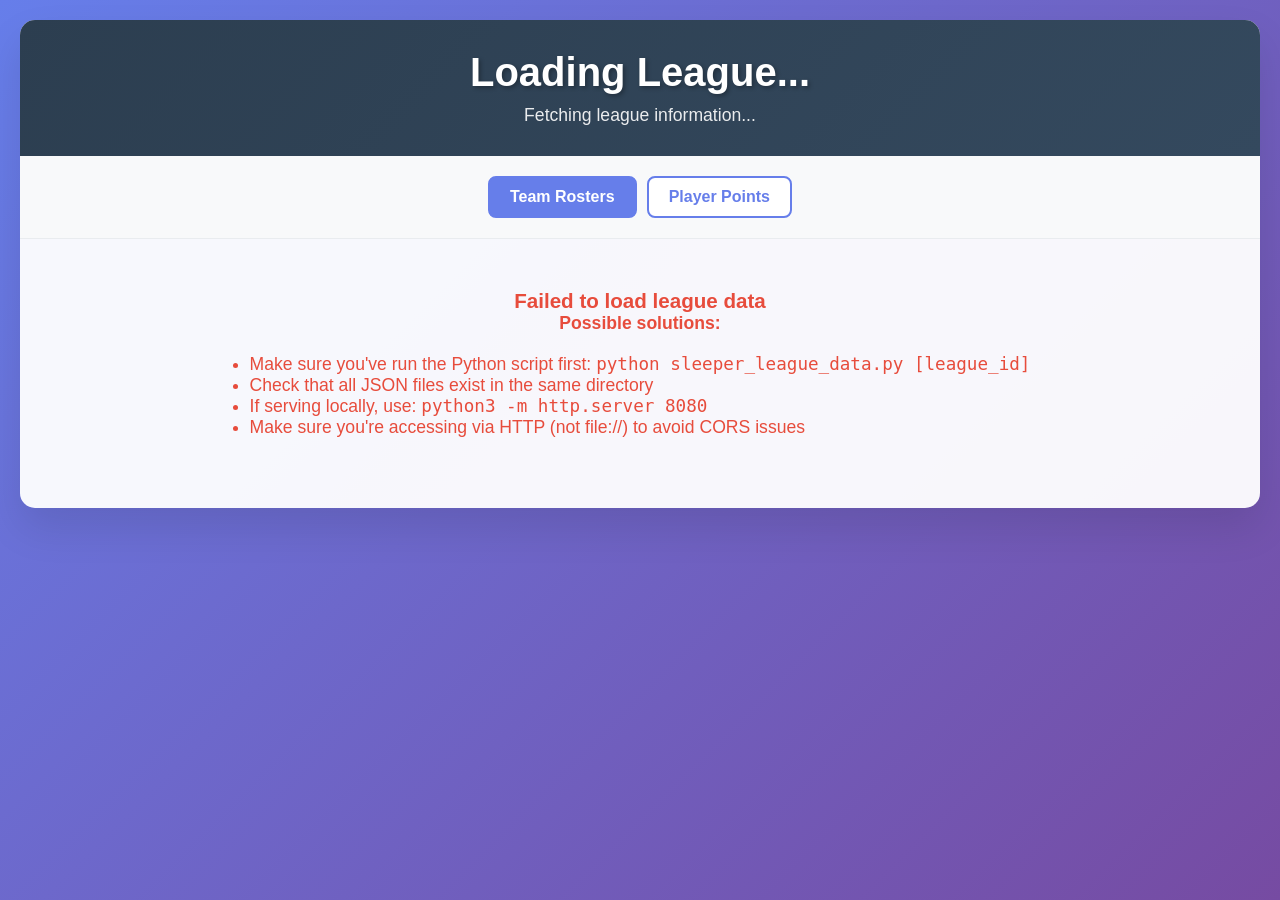
==== index.html @ e3261ced "made index more fun" ====
<!DOCTYPE html>
<html lang="en">
<head>
    <meta charset="UTF-8">
    <meta name="viewport" content="width=device-width, initial-scale=1.0">
    <title>Your Least Important League - Teams & Rosters</title>
    <style>
        * {
            margin: 0;
            padding: 0;
            box-sizing: border-box;
        }

        body {
            font-family: 'Segoe UI', Tahoma, Geneva, Verdana, sans-serif;
            background: linear-gradient(135deg, #667eea 0%, #764ba2 100%);
            min-height: 100vh;
            padding: 20px;
        }

        .container {
            max-width: 1400px;
            margin: 0 auto;
            background: rgba(255, 255, 255, 0.95);
            border-radius: 15px;
            box-shadow: 0 20px 40px rgba(0, 0, 0, 0.1);
            overflow: hidden;
        }

        .header {
            background: linear-gradient(135deg, #2c3e50 0%, #34495e 100%);
            color: white;
            padding: 30px;
            text-align: center;
        }

        .header h1 {
            font-size: 2.5rem;
            margin-bottom: 10px;
            text-shadow: 2px 2px 4px rgba(0, 0, 0, 0.3);
        }

        .header p {
            font-size: 1.1rem;
            opacity: 0.9;
        }

        .navigation {
            background: #f8f9fa;
            padding: 20px 30px;
            border-bottom: 1px solid #e9ecef;
            display: flex;
            justify-content: center;
        }

        .nav-buttons {
            display: flex;
            gap: 10px;
        }

        .nav-button {
            padding: 10px 20px;
            border: 2px solid #667eea;
            background: white;
            color: #667eea;
            border-radius: 8px;
            cursor: pointer;
            font-weight: 600;
            font-size: 16px;
            transition: all 0.3s;
        }

        .nav-button.active {
            background: #667eea;
            color: white;
        }

        .nav-button:hover {
            background: #667eea;
            color: white;
        }

        .loading {
            text-align: center;
            padding: 50px;
            font-size: 1.2rem;
            color: #666;
        }

        .teams-grid {
            display: grid;
            grid-template-columns: repeat(auto-fit, minmax(350px, 1fr));
            gap: 20px;
            padding: 30px;
        }

        .team-card {
            background: white;
            border-radius: 12px;
            box-shadow: 0 8px 25px rgba(0, 0, 0, 0.1);
            overflow: hidden;
            transition: transform 0.3s ease, box-shadow 0.3s ease;
        }

        .team-card:hover {
            transform: translateY(-5px);
            box-shadow: 0 15px 35px rgba(0, 0, 0, 0.15);
        }

        .team-header {
            background: linear-gradient(135deg, #3498db 0%, #2980b9 100%);
            color: white;
            padding: 20px;
            text-align: center;
            display: flex;
            justify-content: space-between;
            align-items: center;
            position: relative;
        }

        .team-name {
            font-size: 1.3rem;
            font-weight: bold;
            margin-bottom: 8px;
        }

        .team-record {
            font-size: 0.9rem;
            opacity: 0.9;
        }

        .display-name {
            font-size: 0.8rem;
            opacity: 0.7;
            margin-bottom: 5px;
        }

        .team-info {
            text-align: center;
            flex: 1;
        }

        .points-box {
            background: rgba(255, 255, 255, 0.2);
            border: 2px solid rgba(255, 255, 255, 0.3);
            border-radius: 8px;
            padding: 10px 15px;
            text-align: center;
            min-width: 80px;
        }

        .points-label {
            font-size: 0.7rem;
            opacity: 0.8;
            margin-bottom: 2px;
        }

        .points-value {
            font-size: 1.1rem;
            font-weight: bold;
        }

        .position-trophy {
            position: absolute;
            left: -15px;
            top: 50%;
            transform: translateY(-50%);
            background: rgba(255, 255, 255, 0.9);
            border: 2px solid rgba(255, 255, 255, 0.3);
            border-radius: 50%;
            width: 50px;
            height: 50px;
            display: flex;
            align-items: center;
            justify-content: center;
            font-size: 1.5rem;
            box-shadow: 0 4px 8px rgba(0, 0, 0, 0.2);
        }

        .team-stats {
            background: #f8f9fa;
            padding: 15px 20px;
            border-bottom: 1px solid #e9ecef;
        }

        .stats-row {
            display: flex;
            justify-content: space-between;
            margin-bottom: 5px;
            font-size: 0.9rem;
        }

        .stats-label {
            color: #666;
        }

        .stats-value {
            font-weight: bold;
            color: #2c3e50;
        }

        .roster-section {
            padding: 20px;
        }

        .roster-title {
            font-size: 1.1rem;
            font-weight: bold;
            margin-bottom: 15px;
            color: #2c3e50;
            border-bottom: 2px solid #3498db;
            padding-bottom: 5px;
        }

        .starters, .bench, .scrubs {
            margin-bottom: 20px;
        }

        .section-label {
            font-size: 0.9rem;
            font-weight: bold;
            color: #7f8c8d;
            margin-bottom: 8px;
            text-transform: uppercase;
            letter-spacing: 0.5px;
        }

        .player-list {
            display: flex;
            flex-direction: column;
            gap: 6px;
        }

        .player {
            background: #f8f9fa;
            padding: 8px 12px;
            border-radius: 6px;
            border-left: 3px solid #3498db;
            font-size: 0.9rem;
            transition: background-color 0.2s ease;
            display: flex;
            justify-content: space-between;
            align-items: center;
        }

        .player:hover {
            background: #e9ecef;
        }

        .player.starter {
            border-left-color: #27ae60;
            background: #d5f4e6;
        }

        .player.starter:hover {
            background: #c3f0d9;
        }

        .scrubs .section-label {
            color: #95a5a6;
            opacity: 0.8;
        }

        .scrubs .player {
            background: #f8f9fa;
            border-left-color: #bdc3c7;
            opacity: 0.7;
        }

        .scrubs .player:hover {
            background: #e9ecef;
            opacity: 0.9;
        }

        .position-badge {
            display: inline-block;
            padding: 2px 6px;
            border-radius: 4px;
            font-size: 0.7rem;
            font-weight: bold;
            color: white;
            margin-right: 8px;
            min-width: 24px;
            text-align: center;
            text-shadow: 0 1px 1px rgba(0, 0, 0, 0.3);
        }

        .position-badge.QB {
            background-color: #e74c3c;
        }

        .position-badge.RB {
            background-color: #87ceeb;
            color: #2c3e50;
            text-shadow: none;
        }

        .position-badge.WR {
            background-color: #2980b9;
        }

        .position-badge.TE {
            background-color: #f39c12;
        }

        .position-badge.FLEX {
            background: linear-gradient(135deg, #2980b9 0%, #87ceeb 50%, #f39c12 100%);
        }

        .player-name {
            font-weight: 600;
            color: #2c3e50;
        }

        .player-position {
            color: #7f8c8d;
            font-size: 0.8rem;
            margin-left: 8px;
        }

        .player-points {
            color: #2c3e50;
            font-weight: bold;
            font-size: 0.85rem;
            margin-left: auto;
        }

        .player-info {
            display: flex;
            align-items: center;
            flex: 1;
        }

        .error {
            text-align: center;
            padding: 50px;
            color: #e74c3c;
            font-size: 1.1rem;
        }

        @media (max-width: 768px) {
            .teams-grid {
                grid-template-columns: 1fr;
                padding: 15px;
            }
            
            .header h1 {
                font-size: 2rem;
            }

            .navigation {
                padding: 15px;
            }

            .nav-buttons {
                flex-direction: column;
                width: 100%;
            }

            .nav-button {
                width: 100%;
                text-align: center;
            }
        }
    </style>
</head>
<body>
    <div class="container">
        <div class="header">
            <h1 id="league-name">Loading League...</h1>
            <p id="league-info">Fetching league information...</p>
        </div>

        <div class="navigation">
            <div class="nav-buttons">
                <button class="nav-button active">Team Rosters</button>
                <button class="nav-button" onclick="window.location.href='sleeper_web_interface.html'">Player Points</button>
            </div>
        </div>
        
        <div id="loading" class="loading">
            <p>Loading teams and rosters...</p>
        </div>
        
        <div id="teams-container" class="teams-grid" style="display: none;"></div>
        
        <div id="error" class="error" style="display: none;">
            <p>Error loading league data. Please make sure you've run the Python script first and all JSON files are in the same directory.</p>
        </div>
    </div>

    <script>
        class LeagueViewer {
            constructor() {
                this.players = {};
                this.leagueInfo = {};
                this.users = [];
                this.rosters = [];
                this.playerPoints = {};
            }

            async loadData() {
                try {
                    // Load all required data from local JSON files
                    const [playersResponse, leagueResponse, usersResponse, rostersResponse, webDataResponse] = await Promise.all([
                        fetch('nfl_players.json'),
                        fetch('league_1264686617134628864_info.json'),
                        fetch('league_1264686617134628864_users.json'),
                        fetch('league_1264686617134628864_rosters.json'),
                        fetch('web_interface_data.json')
                    ]);

                    if (!playersResponse.ok || !leagueResponse.ok || !usersResponse.ok || !rostersResponse.ok || !webDataResponse.ok) {
                        throw new Error('Failed to load local JSON files');
                    }

                    this.players = await playersResponse.json();
                    this.leagueInfo = await leagueResponse.json();
                    this.users = await usersResponse.json();
                    this.rosters = await rostersResponse.json();
                    const webData = await webDataResponse.json();
                    
                    this.calculatePlayerPoints(webData);
                    this.displayLeague();
                } catch (error) {
                    console.error('Error loading data:', error);
                    this.showError();
                }
            }

            getPlayerName(playerId) {
                if (!playerId) return 'Unknown Player';
                
                const player = this.players[playerId];
                if (player) {
                    const position = player.position || '';
                    const team = player.team || '';
                    return {
                        name: `${player.first_name || ''} ${player.last_name || ''}`.trim() || 'Unknown Player',
                        position: position,
                        team: team,
                        displayName: `${player.first_name || ''} ${player.last_name || ''}`.trim() || 'Unknown Player'
                    };
                }
                return {
                    name: `Player ${playerId}`,
                    position: '',
                    team: '',
                    displayName: `Player ${playerId}`
                };
            }

            calculatePlayerPoints(webData) {
                this.playerPoints = {};
                this.totalPlayerPoints = {};
                
                // Calculate both starter points and total seasonal points
                if (webData.weeks) {
                    webData.weeks.forEach(week => {
                        week.matchups.forEach(matchup => {
                            // Calculate total seasonal points (including bench)
                            if (matchup.players_points) {
                                Object.entries(matchup.players_points).forEach(([playerId, points]) => {
                                    if (!this.totalPlayerPoints[playerId]) {
                                        this.totalPlayerPoints[playerId] = 0;
                                    }
                                    this.totalPlayerPoints[playerId] += points || 0;
                                });
                            }
                            
                            // Calculate starter-only points
                            if (matchup.starters && matchup.starters_points) {
                                // Only count points when player was actually a starter
                                matchup.starters.forEach((playerId, index) => {
                                    if (!this.playerPoints[playerId]) {
                                        this.playerPoints[playerId] = 0;
                                    }
                                    // Add the points from starters_points array (actual scoring points)
                                    this.playerPoints[playerId] += matchup.starters_points[index] || 0;
                                });
                            }
                        });
                    });
                }
            }

            getUserByOwnerId(ownerId) {
                return this.users.find(user => user.user_id === ownerId);
            }

            displayLeague() {
                // Update header
                document.getElementById('league-name').textContent = this.leagueInfo.name || 'Fantasy League';
                document.getElementById('league-info').textContent = 
                    `${this.leagueInfo.season || ''} Season • ${this.leagueInfo.total_rosters || 0} Teams • Status: ${this.leagueInfo.status || 'Unknown'}`;

                // Hide loading, show teams
                document.getElementById('loading').style.display = 'none';
                document.getElementById('teams-container').style.display = 'grid';

                const container = document.getElementById('teams-container');
                container.innerHTML = '';

                // Sort rosters by total points (highest first)
                const sortedRosters = [...this.rosters].sort((a, b) => {
                    const aPoints = a.settings?.fpts || 0;
                    const bPoints = b.settings?.fpts || 0;
                    return bPoints - aPoints;
                });

                sortedRosters.forEach((roster, index) => {
                    const teamCard = this.createTeamCard(roster, index + 1);
                    container.appendChild(teamCard);
                });
            }

            getOptimalLineup(roster) {
                if (!roster.players) return { starters: [], bench: [], scrubs: [] };
                
                // Get all players with their positions and points
                const playersWithData = roster.players.map(playerId => {
                    const playerInfo = this.getPlayerName(playerId);
                    const points = this.playerPoints[playerId] || 0;
                    return {
                        id: playerId,
                        position: playerInfo.position,
                        points: points,
                        info: playerInfo
                    };
                }).filter(player => player.position); // Only include players with known positions
                
                // Separate players with starter points from scrubs (0 starter points)
                const playersWithStarterPoints = playersWithData.filter(p => p.points > 0);
                const scrubs = playersWithData.filter(p => p.points === 0);
                
                // Sort by points (highest first)
                playersWithStarterPoints.sort((a, b) => b.points - a.points);
                scrubs.sort((a, b) => (this.totalPlayerPoints[b.id] || 0) - (this.totalPlayerPoints[a.id] || 0));
                
                // Separate by position (only players with starter points)
                const qbs = playersWithStarterPoints.filter(p => p.position === 'QB');
                const rbs = playersWithStarterPoints.filter(p => p.position === 'RB');
                const wrs = playersWithStarterPoints.filter(p => p.position === 'WR');
                const tes = playersWithStarterPoints.filter(p => p.position === 'TE');
                
                const starters = [];
                const used = new Set();
                
                // 1 QB (highest scoring)
                if (qbs.length > 0) {
                    starters.push(qbs[0]);
                    used.add(qbs[0].id);
                }
                
                // 2 RBs (highest scoring)
                for (let i = 0; i < Math.min(2, rbs.length); i++) {
                    starters.push(rbs[i]);
                    used.add(rbs[i].id);
                }
                
                // 3 WRs (highest scoring)
                for (let i = 0; i < Math.min(3, wrs.length); i++) {
                    starters.push(wrs[i]);
                    used.add(wrs[i].id);
                }
                
                // 1 TE (highest scoring)
                if (tes.length > 0) {
                    starters.push(tes[0]);
                    used.add(tes[0].id);
                }
                
                // 1 FLEX (next highest WR, RB, or TE not already used)
                const flexCandidates = [...rbs, ...wrs, ...tes].filter(p => !used.has(p.id));
                if (flexCandidates.length > 0) {
                    flexCandidates.sort((a, b) => b.points - a.points);
                    starters.push({ ...flexCandidates[0], isFlex: true });
                    used.add(flexCandidates[0].id);
                }
                
                // Bench is everyone else with starter points
                const bench = playersWithStarterPoints.filter(p => !used.has(p.id));
                
                return { starters, bench, scrubs };
            }

            createTeamCard(roster, position) {
                const user = this.getUserByOwnerId(roster.owner_id);
                const teamName = user?.metadata?.team_name || user?.display_name || 'Unknown Team';
                
                const wins = roster.settings?.wins || 0;
                const losses = roster.settings?.losses || 0;
                const ties = roster.settings?.ties || 0;
                const points = roster.settings?.fpts || 0;
                const pointsAgainst = roster.settings?.fpts_against || 0;

                const card = document.createElement('div');
                card.className = 'team-card';

                // Determine trophy emoji based on position
                let trophyHtml = '';
                if (position === 1) {
                    trophyHtml = '<div class="position-trophy">🥇</div>';
                } else if (position === 2) {
                    trophyHtml = '<div class="position-trophy">🥈</div>';
                } else if (position === 3) {
                    trophyHtml = '<div class="position-trophy">🥉</div>';
                }

                card.innerHTML = `
                    <div class="team-header">
                        ${trophyHtml}
                        <div class="team-info">
                            <div class="team-name">${teamName}</div>
                            <div class="display-name">${user?.display_name || 'Unknown User'}</div>
                        </div>
                        <div class="points-box">
                            <div class="points-label">Points For</div>
                            <div class="points-value">${points}</div>
                        </div>
                    </div>
                    <div class="roster-section">
                        <div class="roster-title">Roster</div>
                        <div class="starters">
                            <div class="section-label">Beasts</div>
                            <div class="player-list" id="starters-${roster.roster_id}"></div>
                        </div>
                        <div class="bench">
                            <div class="section-label">Part Timers</div>
                            <div class="player-list" id="bench-${roster.roster_id}"></div>
                        </div>
                        <div class="scrubs">
                            <div class="section-label">Scrubs</div>
                            <div class="player-list" id="scrubs-${roster.roster_id}"></div>
                        </div>
                    </div>
                `;

                // Get optimal lineup
                const lineup = this.getOptimalLineup(roster);

                // Add starters
                const startersContainer = card.querySelector(`#starters-${roster.roster_id}`);
                if (lineup.starters.length > 0) {
                    lineup.starters.forEach(player => {
                        const playerDiv = this.createPlayerElementFromData(player, true);
                        startersContainer.appendChild(playerDiv);
                    });
                } else {
                    startersContainer.innerHTML = '<div class="player">No starters available</div>';
                }

                // Add bench players
                const benchContainer = card.querySelector(`#bench-${roster.roster_id}`);
                if (lineup.bench.length > 0) {
                    lineup.bench.forEach(player => {
                        const playerDiv = this.createPlayerElementFromData(player, false);
                        benchContainer.appendChild(playerDiv);
                    });
                } else {
                    benchContainer.innerHTML = '<div class="player">No bench players</div>';
                }

                // Add scrubs (players with 0 starter points)
                const scrubsContainer = card.querySelector(`#scrubs-${roster.roster_id}`);
                if (lineup.scrubs.length > 0) {
                    lineup.scrubs.forEach(player => {
                        const playerDiv = this.createPlayerElementFromData(player, false);
                        scrubsContainer.appendChild(playerDiv);
                    });
                } else {
                    scrubsContainer.innerHTML = '<div class="player">No scrubs</div>';
                }

                return card;
            }

            createPlayerElement(playerInfo, isStarter, playerId) {
                const playerDiv = document.createElement('div');
                playerDiv.className = `player ${isStarter ? 'starter' : ''}`;
                
                const position = playerInfo.position || '';
                const teamText = playerInfo.team ? ` - ${playerInfo.team}` : '';
                const starterPoints = this.playerPoints[playerId] || 0;
                const totalPoints = this.totalPlayerPoints[playerId] || 0;
                
                const positionBadge = position ? `<span class="position-badge ${position}">${position}</span>` : '';
                
                playerDiv.innerHTML = `
                    <div class="player-info">
                        ${positionBadge}
                        <span class="player-name">${playerInfo.displayName}</span>
                        <span class="player-position">${teamText}</span>
                    </div>
                    <span class="player-points">${starterPoints.toFixed(1)} <span style="color: #999; font-size: 0.8em;">[${totalPoints.toFixed(1)}]</span></span>
                `;
                
                return playerDiv;
            }

            createPlayerElementFromData(player, isStarter) {
                const playerDiv = document.createElement('div');
                playerDiv.className = `player ${isStarter ? 'starter' : ''}`;
                
                const position = player.isFlex ? 'FLEX' : player.position;
                const teamText = player.info.team ? ` - ${player.info.team}` : '';
                const totalPoints = this.totalPlayerPoints[player.id] || 0;
                
                const positionBadge = position ? `<span class="position-badge ${position}">${position}</span>` : '';
                
                playerDiv.innerHTML = `
                    <div class="player-info">
                        ${positionBadge}
                        <span class="player-name">${player.info.displayName}</span>
                        <span class="player-position">${teamText}</span>
                    </div>
                    <span class="player-points">${player.points.toFixed(1)} <span style="color: #999; font-size: 0.8em;">[${totalPoints.toFixed(1)}]</span></span>
                `;
                
                return playerDiv;
            }

            showError() {
                document.getElementById('loading').style.display = 'none';
                const errorDiv = document.getElementById('error');
                errorDiv.innerHTML = `
                    <h3>Failed to load league data</h3>
                    <p><strong>Possible solutions:</strong></p>
                    <ul style="text-align: left; display: inline-block; margin: 20px 0;">
                        <li>Make sure you've run the Python script first: <code>python sleeper_league_data.py [league_id]</code></li>
                        <li>Check that all JSON files exist in the same directory</li>
                        <li>If serving locally, use: <code>python3 -m http.server 8080</code></li>
                        <li>Make sure you're accessing via HTTP (not file://) to avoid CORS issues</li>
                    </ul>
                `;
                errorDiv.style.display = 'block';
            }
        }

        // Initialize the league viewer when the page loads
        document.addEventListener('DOMContentLoaded', () => {
            const viewer = new LeagueViewer();
            viewer.loadData();
        });
    </script>
</body>
</html>
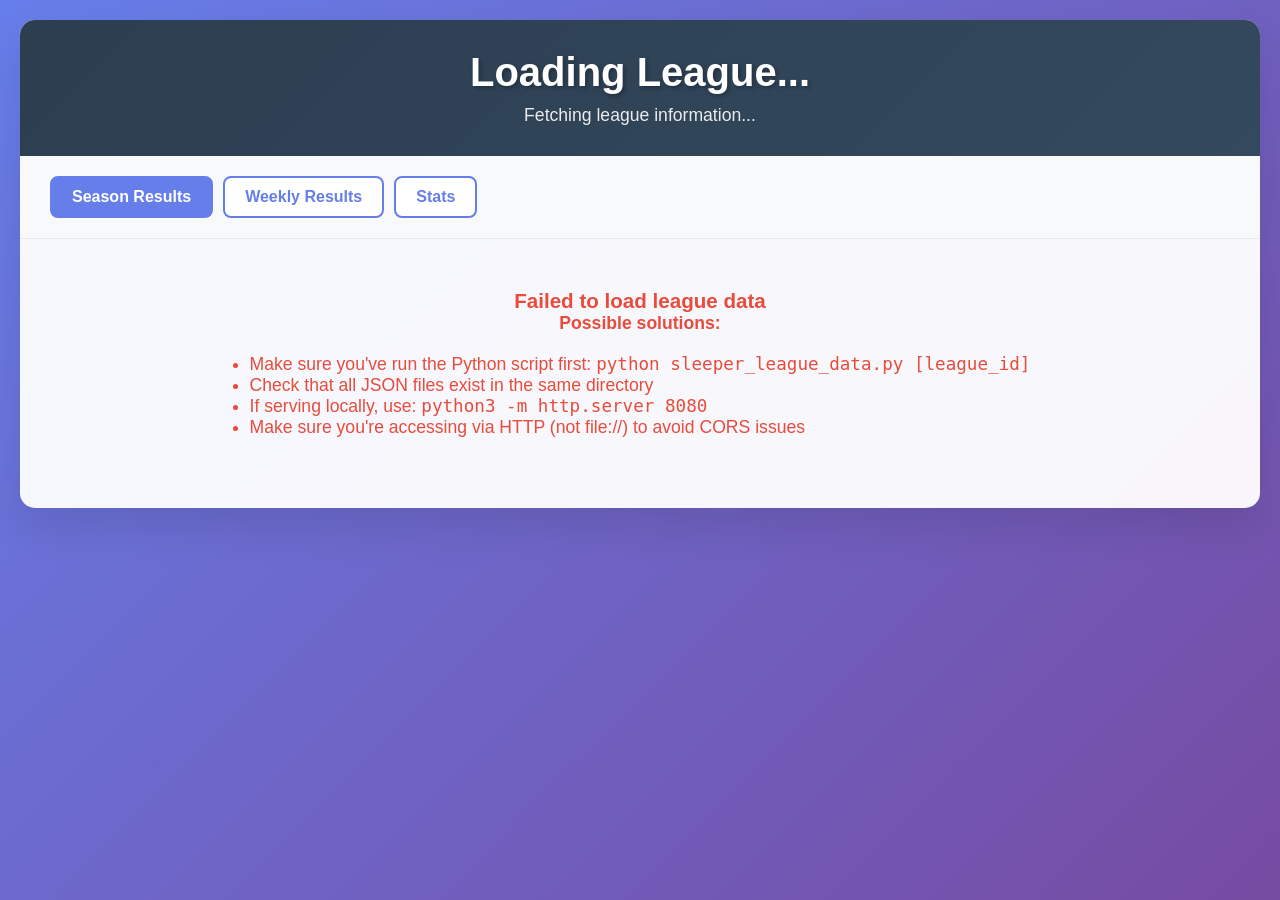
==== commit 33b35bca: "added charts" ====
--- a/index.html
+++ b/index.html
@@ -50,7 +50,7 @@
             padding: 20px 30px;
             border-bottom: 1px solid #e9ecef;
             display: flex;
-            justify-content: center;
+            justify-content: flex-start;
         }
 
         .nav-buttons {
@@ -350,6 +350,9 @@
 
             .navigation {
                 padding: 15px;
+                flex-direction: column;
+                align-items: flex-start;
+                gap: 15px;
             }
 
             .nav-buttons {
@@ -373,8 +376,9 @@
 
         <div class="navigation">
             <div class="nav-buttons">
-                <button class="nav-button active">Team Rosters</button>
-                <button class="nav-button" onclick="window.location.href='sleeper_web_interface.html'">Player Points</button>
+                <button class="nav-button active">Season Results</button>
+                <button class="nav-button" onclick="window.location.href='weekly.html'">Weekly Results</button>
+                <button class="nav-button" onclick="window.location.href='stats.html'">Stats</button>
             </div>
         </div>
         
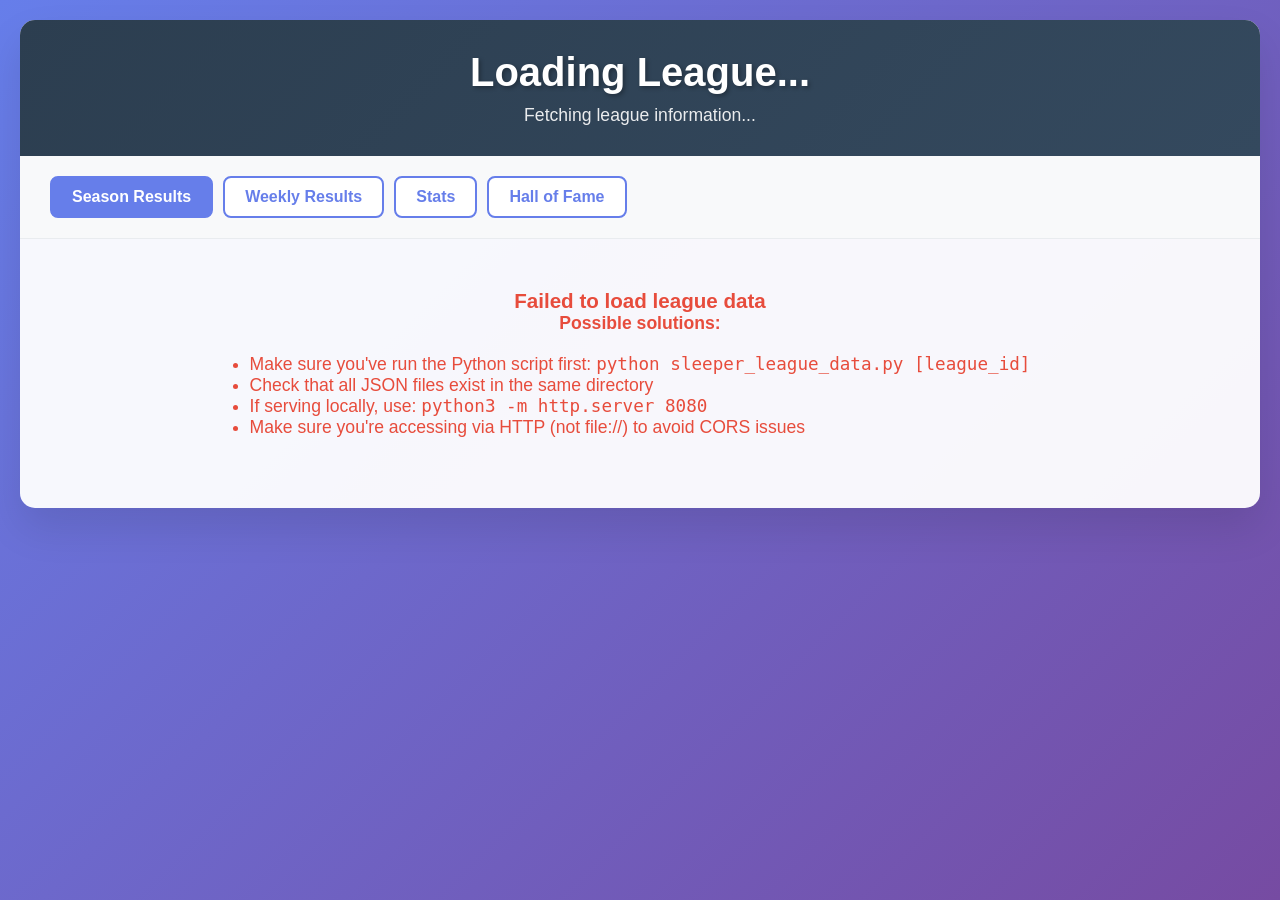
==== commit 0b229ac6: "added hall of fame" ====
--- a/index.html
+++ b/index.html
@@ -379,6 +379,7 @@
                 <button class="nav-button active">Season Results</button>
                 <button class="nav-button" onclick="window.location.href='weekly.html'">Weekly Results</button>
                 <button class="nav-button" onclick="window.location.href='stats.html'">Stats</button>
+                <button class="nav-button" onclick="window.location.href='hall-of-fame.html'">Hall of Fame</button>
             </div>
         </div>
         
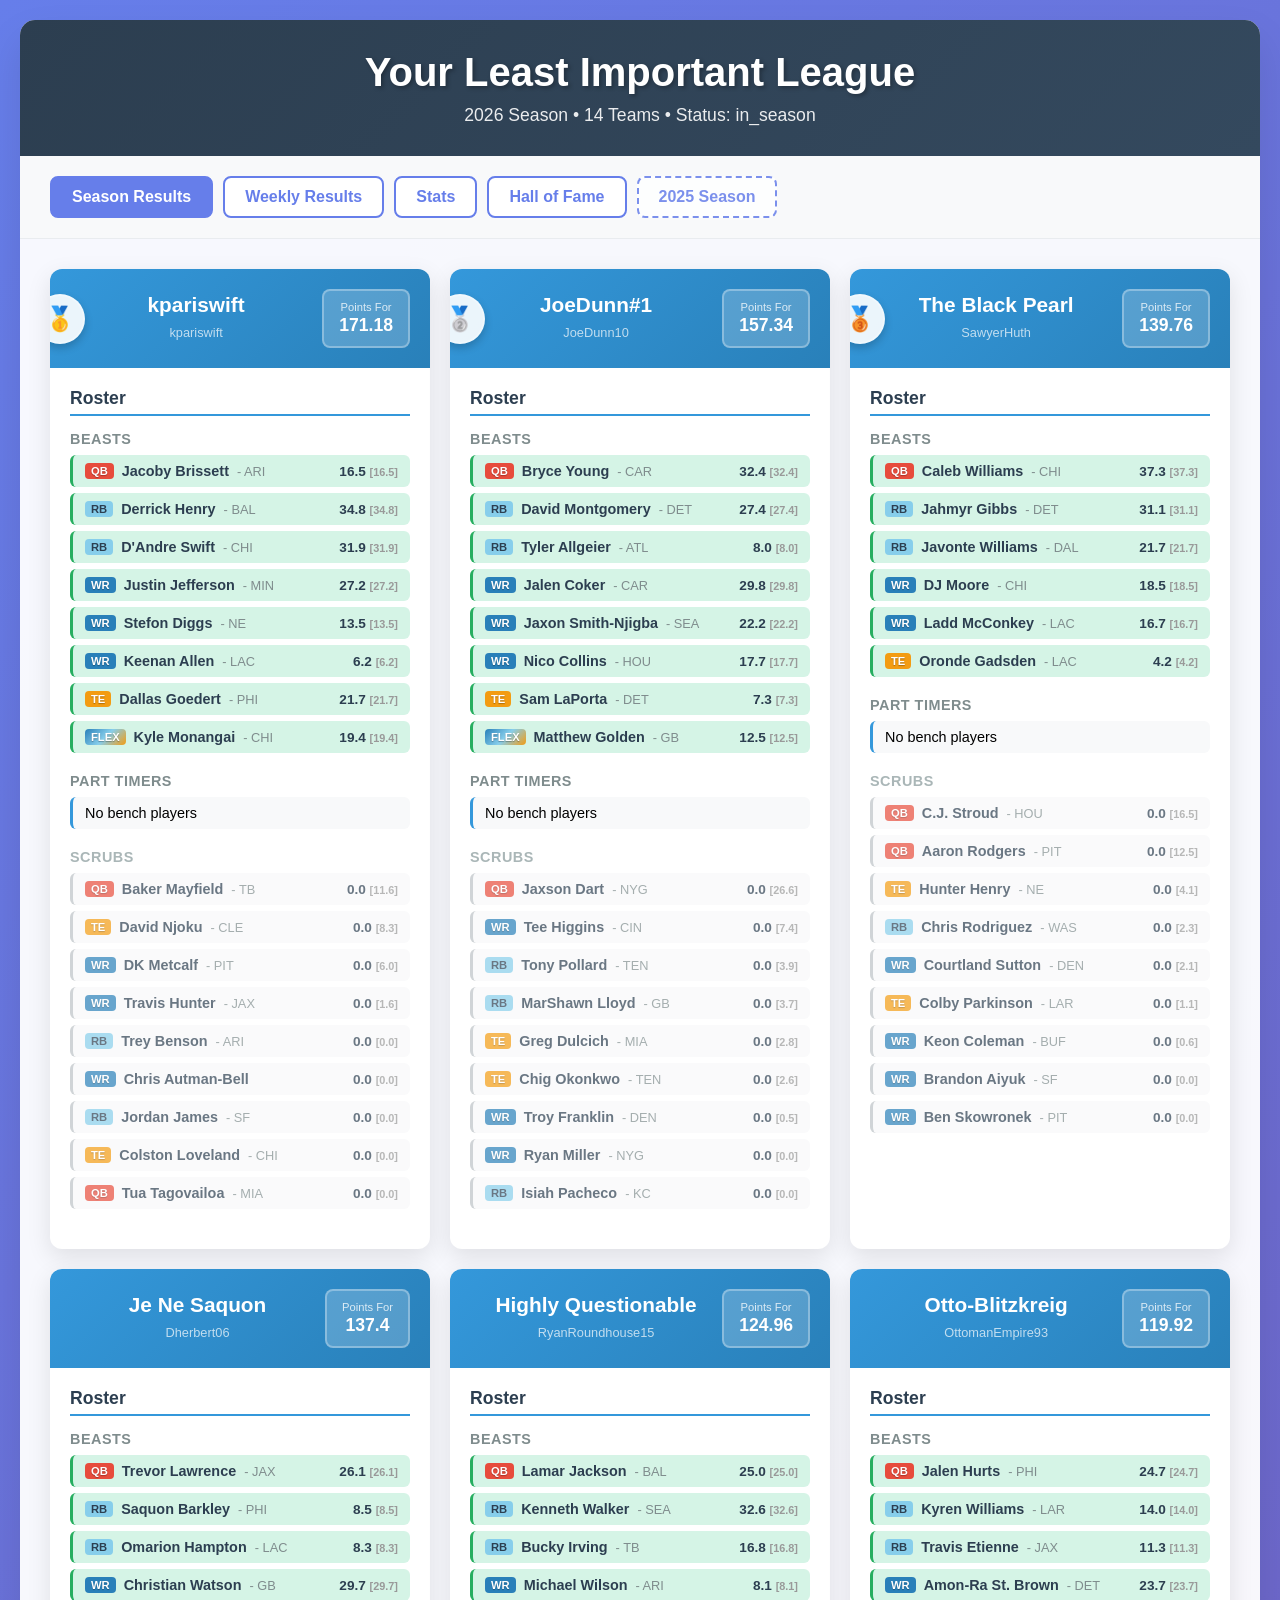
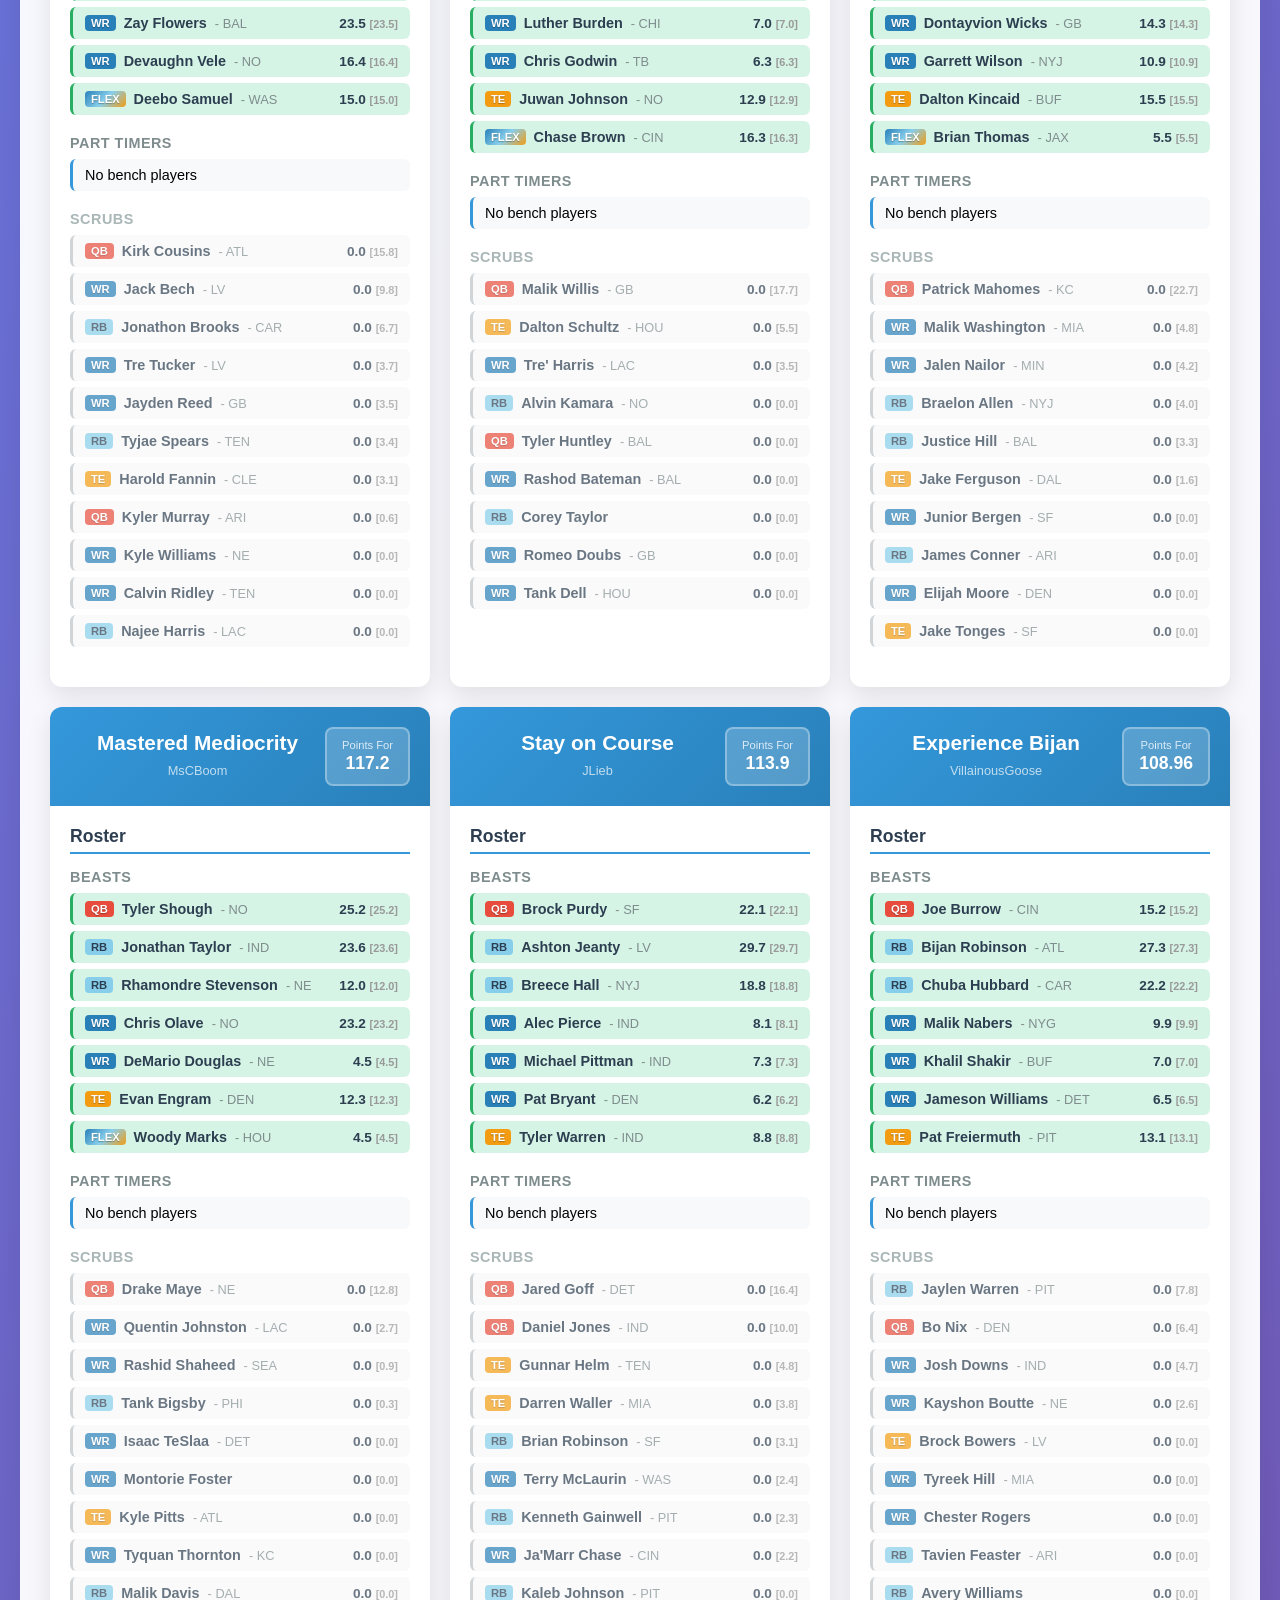
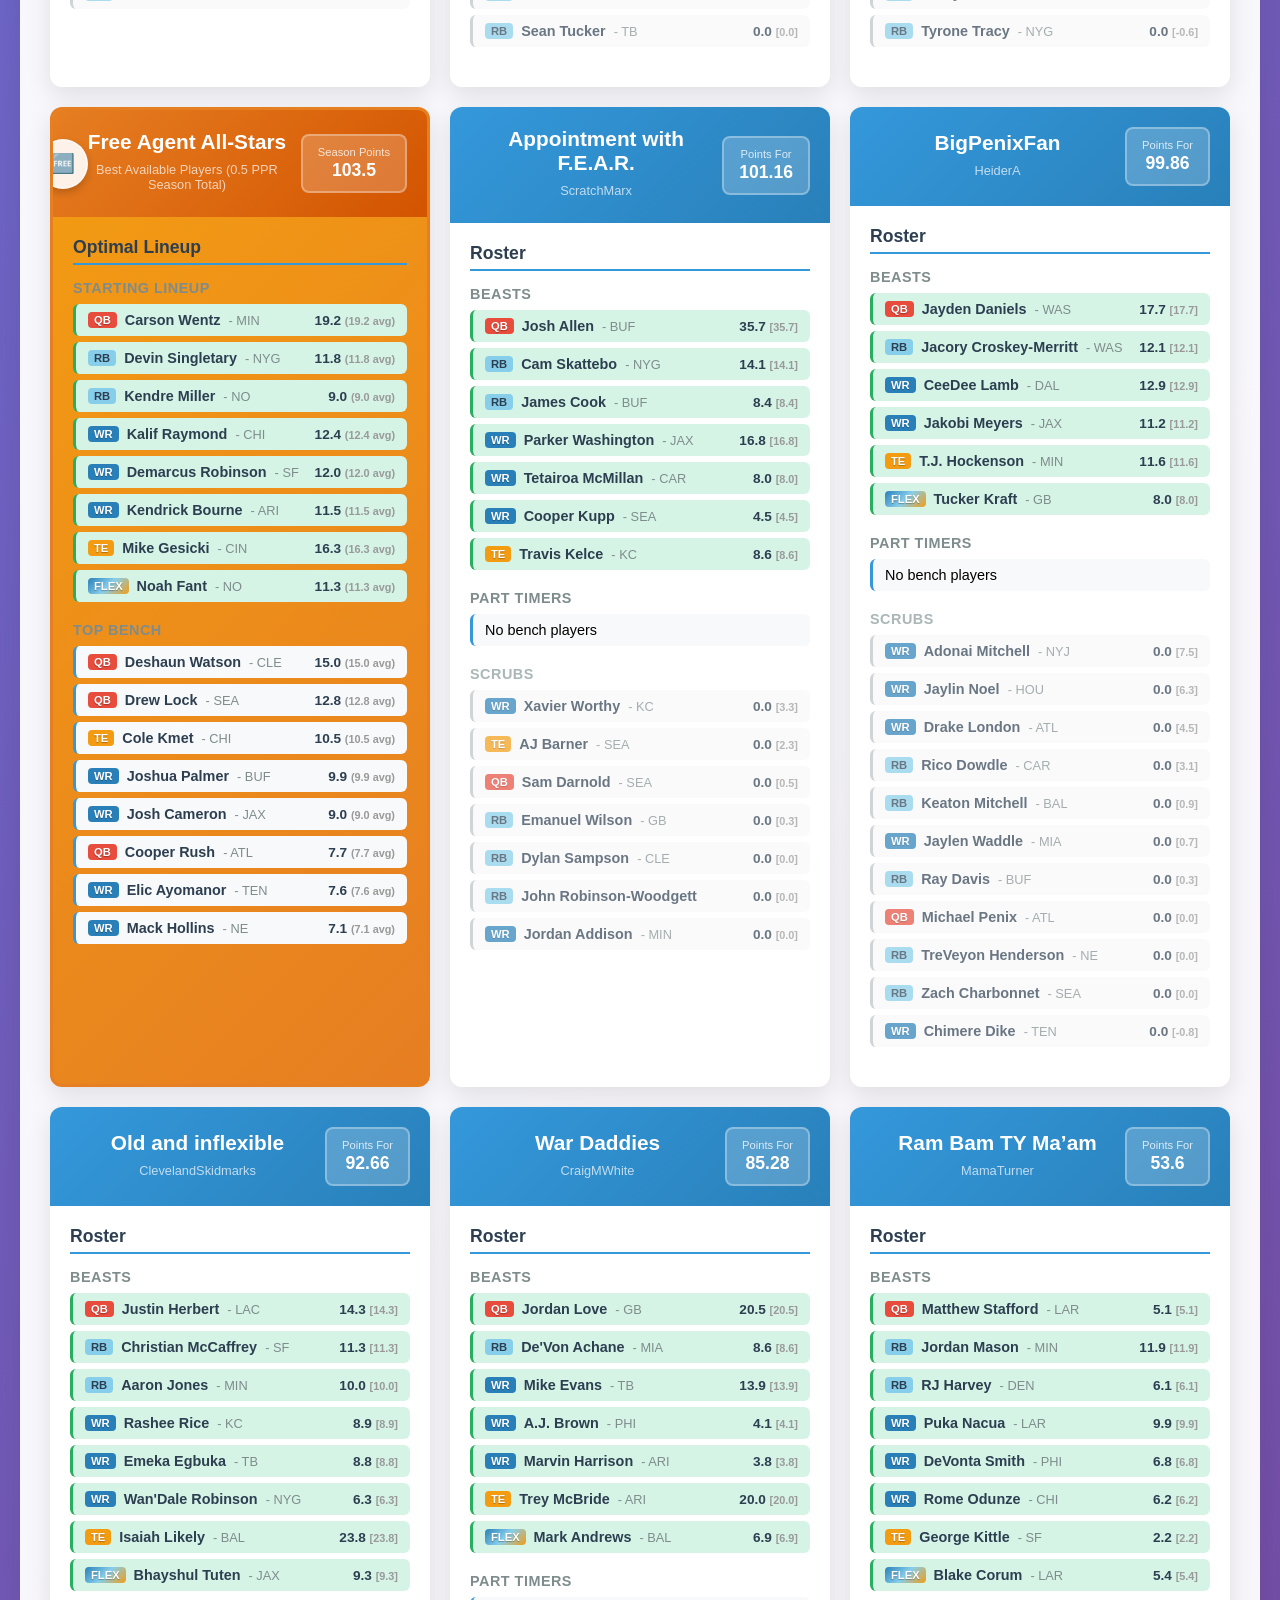
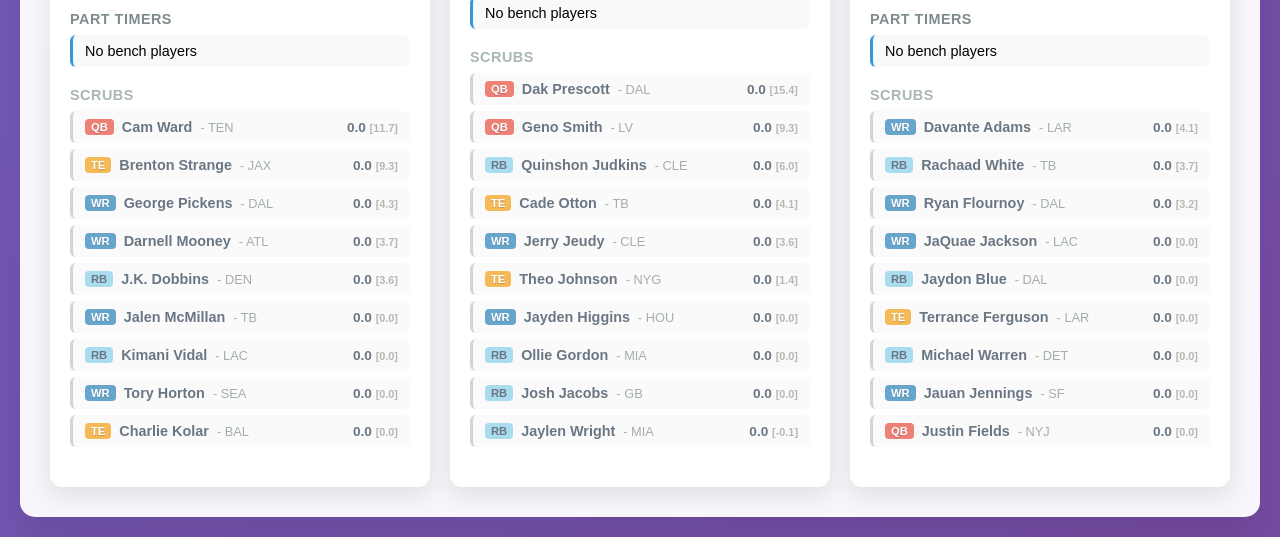
==== commit 78229fec: "Refresh 2026 week 1 data; show decimal part of season point totals Points For was 0 because the rost" ====
--- a/index.html
+++ b/index.html
@@ -272,6 +272,21 @@
             opacity: 0.9;
         }
 
+        .unrostered-team {
+            border: 3px solid #e67e22;
+            background: linear-gradient(135deg, #f39c12 0%, #e67e22 100%);
+        }
+
+        .unrostered-team .team-header {
+            background: linear-gradient(135deg, #e67e22 0%, #d35400 100%);
+        }
+
+        .unrostered-team .position-trophy {
+            background: rgba(255, 255, 255, 0.9);
+            color: #e67e22;
+            font-size: 1.2rem;
+        }
+
         .position-badge {
             display: inline-block;
             padding: 2px 6px;
@@ -365,6 +380,20 @@
                 text-align: center;
             }
         }
+        .nav-button-archive {
+            opacity: 0.85;
+            border-style: dashed;
+        }
+        .archive-banner {
+            background: #fff3cd;
+            color: #664d03;
+            border: 1px solid #ffe69c;
+            border-radius: 8px;
+            padding: 10px 16px;
+            margin: 0 0 16px 0;
+            text-align: center;
+            font-weight: 600;
+        }
     </style>
 </head>
 <body>
@@ -380,6 +409,7 @@
                 <button class="nav-button" onclick="window.location.href='weekly.html'">Weekly Results</button>
                 <button class="nav-button" onclick="window.location.href='stats.html'">Stats</button>
                 <button class="nav-button" onclick="window.location.href='hall-of-fame.html'">Hall of Fame</button>
+                <button class="nav-button nav-button-archive" onclick="window.location.href='2025/index.html'">2025 Season</button>
             </div>
         </div>
         
@@ -395,6 +425,17 @@
     </div>
 
     <script>
+        const PLAYERS_FILE = 'nfl_players.json';
+
+        // Sleeper stores season totals as an integer part plus a separate
+        // "<key>_decimal" field (e.g. fpts: 92, fpts_decimal: 66 => 92.66).
+        function sleeperPoints(settings, key) {
+            if (!settings) return 0;
+            const whole = settings[key] || 0;
+            const decimal = settings[`${key}_decimal`] || 0;
+            return Math.round((whole + decimal / 100) * 100) / 100;
+        }
+
         class LeagueViewer {
             constructor() {
                 this.players = {};
@@ -402,20 +443,26 @@
                 this.users = [];
                 this.rosters = [];
                 this.playerPoints = {};
+                this.unrosteredPlayers = null;
             }
 
             async loadData() {
                 try {
                     // Load all required data from local JSON files
-                    const [playersResponse, leagueResponse, usersResponse, rostersResponse, webDataResponse] = await Promise.all([
-                        fetch('nfl_players.json'),
-                        fetch('league_1264686617134628864_info.json'),
-                        fetch('league_1264686617134628864_users.json'),
-                        fetch('league_1264686617134628864_rosters.json'),
-                        fetch('web_interface_data.json')
+                    // web_interface_data.json tells us which league ID the other files use
+                    const webDataResponse = await fetch('web_interface_data.json');
+                    if (!webDataResponse.ok) throw new Error('Failed to load web_interface_data.json');
+                    const webData = await webDataResponse.json();
+                    const leagueId = webData.league_info.league_id;
+
+                    const [playersResponse, leagueResponse, usersResponse, rostersResponse] = await Promise.all([
+                        fetch(PLAYERS_FILE),
+                        fetch(`league_${leagueId}_info.json`),
+                        fetch(`league_${leagueId}_users.json`),
+                        fetch(`league_${leagueId}_rosters.json`)
                     ]);
 
-                    if (!playersResponse.ok || !leagueResponse.ok || !usersResponse.ok || !rostersResponse.ok || !webDataResponse.ok) {
+                    if (!playersResponse.ok || !leagueResponse.ok || !usersResponse.ok || !rostersResponse.ok) {
                         throw new Error('Failed to load local JSON files');
                     }
 
@@ -423,7 +470,16 @@
                     this.leagueInfo = await leagueResponse.json();
                     this.users = await usersResponse.json();
                     this.rosters = await rostersResponse.json();
-                    const webData = await webDataResponse.json();
+                    
+                    // Try to load unrostered players season data
+                    try {
+                        const unrosteredResponse = await fetch(`league_${this.leagueInfo.league_id}_unrostered_season_stats.json`);
+                        if (unrosteredResponse.ok) {
+                            this.unrosteredPlayers = await unrosteredResponse.json();
+                        }
+                    } catch (error) {
+                        console.log('Unrostered players season data not available:', error);
+                    }
                     
                     this.calculatePlayerPoints(webData);
                     this.displayLeague();
@@ -506,15 +562,41 @@
                 const container = document.getElementById('teams-container');
                 container.innerHTML = '';
 
-                // Sort rosters by total points (highest first)
-                const sortedRosters = [...this.rosters].sort((a, b) => {
-                    const aPoints = a.settings?.fpts || 0;
-                    const bPoints = b.settings?.fpts || 0;
-                    return bPoints - aPoints;
+                // Create array of all teams (regular + unrostered)
+                const allTeams = [];
+                
+                // Add regular teams
+                this.rosters.forEach(roster => {
+                    allTeams.push({
+                        type: 'regular',
+                        roster: roster,
+                        points: sleeperPoints(roster.settings, 'fpts')
+                    });
                 });
 
-                sortedRosters.forEach((roster, index) => {
-                    const teamCard = this.createTeamCard(roster, index + 1);
+                // Add unrostered team if data is available
+                if (this.unrosteredPlayers) {
+                    const unrosteredLineup = this.getOptimalUnrosteredLineup();
+                    if (unrosteredLineup) {
+                        allTeams.push({
+                            type: 'unrostered',
+                            points: unrosteredLineup.totalPoints,
+                            lineup: unrosteredLineup
+                        });
+                    }
+                }
+
+                // Sort all teams by total points (highest first)
+                allTeams.sort((a, b) => b.points - a.points);
+
+                // Create and append team cards in order
+                allTeams.forEach((team, index) => {
+                    let teamCard;
+                    if (team.type === 'regular') {
+                        teamCard = this.createTeamCard(team.roster, index + 1);
+                    } else {
+                        teamCard = this.createUnrosteredTeamCard(index + 1, team.lineup);
+                    }
                     container.appendChild(teamCard);
                 });
             }
@@ -589,6 +671,79 @@
                 return { starters, bench, scrubs };
             }
 
+            getOptimalUnrosteredLineup() {
+                if (!this.unrosteredPlayers || !this.unrosteredPlayers.players) {
+                    return null;
+                }
+
+                // Get all unrostered players with their positions and season points
+                const playersWithData = this.unrosteredPlayers.players.map(playerData => {
+                    return {
+                        id: playerData.player_id,
+                        position: playerData.player_info.position,
+                        points: playerData.total_fantasy_points || 0,
+                        weeksPlayed: playerData.weeks_played || 0,
+                        avgPoints: playerData.avg_points_per_week || 0,
+                        info: {
+                            name: playerData.player_info.name,
+                            displayName: playerData.player_info.name,
+                            team: playerData.player_info.team,
+                            position: playerData.player_info.position
+                        },
+                        seasonStats: playerData.season_stats
+                    };
+                }).filter(player => player.position && !['DEF', 'K'].includes(player.position)); // Exclude DEF and K for lineup
+
+                // Separate by position
+                const qbs = playersWithData.filter(p => p.position === 'QB').slice(0, 5);
+                const rbs = playersWithData.filter(p => p.position === 'RB').slice(0, 10);
+                const wrs = playersWithData.filter(p => p.position === 'WR').slice(0, 10);
+                const tes = playersWithData.filter(p => p.position === 'TE').slice(0, 5);
+
+                const starters = [];
+                const used = new Set();
+
+                // 1 QB (highest scoring)
+                if (qbs.length > 0) {
+                    starters.push(qbs[0]);
+                    used.add(qbs[0].id);
+                }
+
+                // 2 RBs (highest scoring)
+                for (let i = 0; i < Math.min(2, rbs.length); i++) {
+                    starters.push(rbs[i]);
+                    used.add(rbs[i].id);
+                }
+
+                // 3 WRs (highest scoring)
+                for (let i = 0; i < Math.min(3, wrs.length); i++) {
+                    starters.push(wrs[i]);
+                    used.add(wrs[i].id);
+                }
+
+                // 1 TE (highest scoring)
+                if (tes.length > 0) {
+                    starters.push(tes[0]);
+                    used.add(tes[0].id);
+                }
+
+                // 1 FLEX (next highest WR, RB, or TE not already used)
+                const flexCandidates = [...rbs, ...wrs, ...tes].filter(p => !used.has(p.id));
+                if (flexCandidates.length > 0) {
+                    flexCandidates.sort((a, b) => b.points - a.points);
+                    starters.push({ ...flexCandidates[0], isFlex: true });
+                    used.add(flexCandidates[0].id);
+                }
+
+                // Bench is remaining top players
+                const bench = playersWithData.filter(p => !used.has(p.id)).slice(0, 8);
+
+                // Calculate total points
+                const totalPoints = starters.reduce((sum, player) => sum + player.points, 0);
+
+                return { starters, bench, totalPoints };
+            }
+
             createTeamCard(roster, position) {
                 const user = this.getUserByOwnerId(roster.owner_id);
                 const teamName = user?.metadata?.team_name || user?.display_name || 'Unknown Team';
@@ -596,8 +751,8 @@
                 const wins = roster.settings?.wins || 0;
                 const losses = roster.settings?.losses || 0;
                 const ties = roster.settings?.ties || 0;
-                const points = roster.settings?.fpts || 0;
-                const pointsAgainst = roster.settings?.fpts_against || 0;
+                const points = sleeperPoints(roster.settings, 'fpts');
+                const pointsAgainst = sleeperPoints(roster.settings, 'fpts_against');
 
                 const card = document.createElement('div');
                 card.className = 'team-card';
@@ -680,6 +835,90 @@
                 return card;
             }
 
+            createUnrosteredTeamCard(position, lineup = null) {
+                const unrosteredLineup = lineup || this.getOptimalUnrosteredLineup();
+                if (!unrosteredLineup) {
+                    return null;
+                }
+
+                const card = document.createElement('div');
+                card.className = 'team-card unrostered-team';
+
+                // Determine trophy emoji based on position
+                let trophyHtml = '';
+                if (position === 1) {
+                    trophyHtml = '<div class="position-trophy">🥇</div>';
+                } else if (position === 2) {
+                    trophyHtml = '<div class="position-trophy">🥈</div>';
+                } else if (position === 3) {
+                    trophyHtml = '<div class="position-trophy">🥉</div>';
+                } else {
+                    trophyHtml = '<div class="position-trophy">🆓</div>';
+                }
+
+                card.innerHTML = `
+                    <div class="team-header">
+                        ${trophyHtml}
+                        <div class="team-info">
+                            <div class="team-name">Free Agent All-Stars</div>
+                            <div class="display-name">Best Available Players (0.5 PPR Season Total)</div>
+                        </div>
+                        <div class="points-box">
+                            <div class="points-label">Season Points</div>
+                            <div class="points-value">${unrosteredLineup.totalPoints.toFixed(1)}</div>
+                        </div>
+                    </div>
+                    <div class="roster-section">
+                        <div class="roster-title">Optimal Lineup</div>
+                        <div class="starters">
+                            <div class="section-label">Starting Lineup</div>
+                            <div class="player-list" id="unrostered-starters"></div>
+                        </div>
+                        <div class="bench">
+                            <div class="section-label">Top Bench</div>
+                            <div class="player-list" id="unrostered-bench"></div>
+                        </div>
+                    </div>
+                `;
+
+                // Add starters
+                const startersContainer = card.querySelector('#unrostered-starters');
+                unrosteredLineup.starters.forEach(player => {
+                    const playerDiv = this.createUnrosteredPlayerElement(player, true);
+                    startersContainer.appendChild(playerDiv);
+                });
+
+                // Add bench players
+                const benchContainer = card.querySelector('#unrostered-bench');
+                unrosteredLineup.bench.forEach(player => {
+                    const playerDiv = this.createUnrosteredPlayerElement(player, false);
+                    benchContainer.appendChild(playerDiv);
+                });
+
+                return card;
+            }
+
+            createUnrosteredPlayerElement(player, isStarter) {
+                const playerDiv = document.createElement('div');
+                playerDiv.className = `player ${isStarter ? 'starter' : ''}`;
+                
+                const position = player.isFlex ? 'FLEX' : player.position;
+                const teamText = player.info.team ? ` - ${player.info.team}` : '';
+                
+                const positionBadge = position ? `<span class="position-badge ${position}">${position}</span>` : '';
+                
+                playerDiv.innerHTML = `
+                    <div class="player-info">
+                        ${positionBadge}
+                        <span class="player-name">${player.info.displayName}</span>
+                        <span class="player-position">${teamText}</span>
+                    </div>
+                    <span class="player-points">${player.points.toFixed(1)} <span style="color: #999; font-size: 0.8em;">(${player.avgPoints.toFixed(1)} avg)</span></span>
+                `;
+                
+                return playerDiv;
+            }
+
             createPlayerElement(playerInfo, isStarter, playerId) {
                 const playerDiv = document.createElement('div');
                 playerDiv.className = `player ${isStarter ? 'starter' : ''}`;
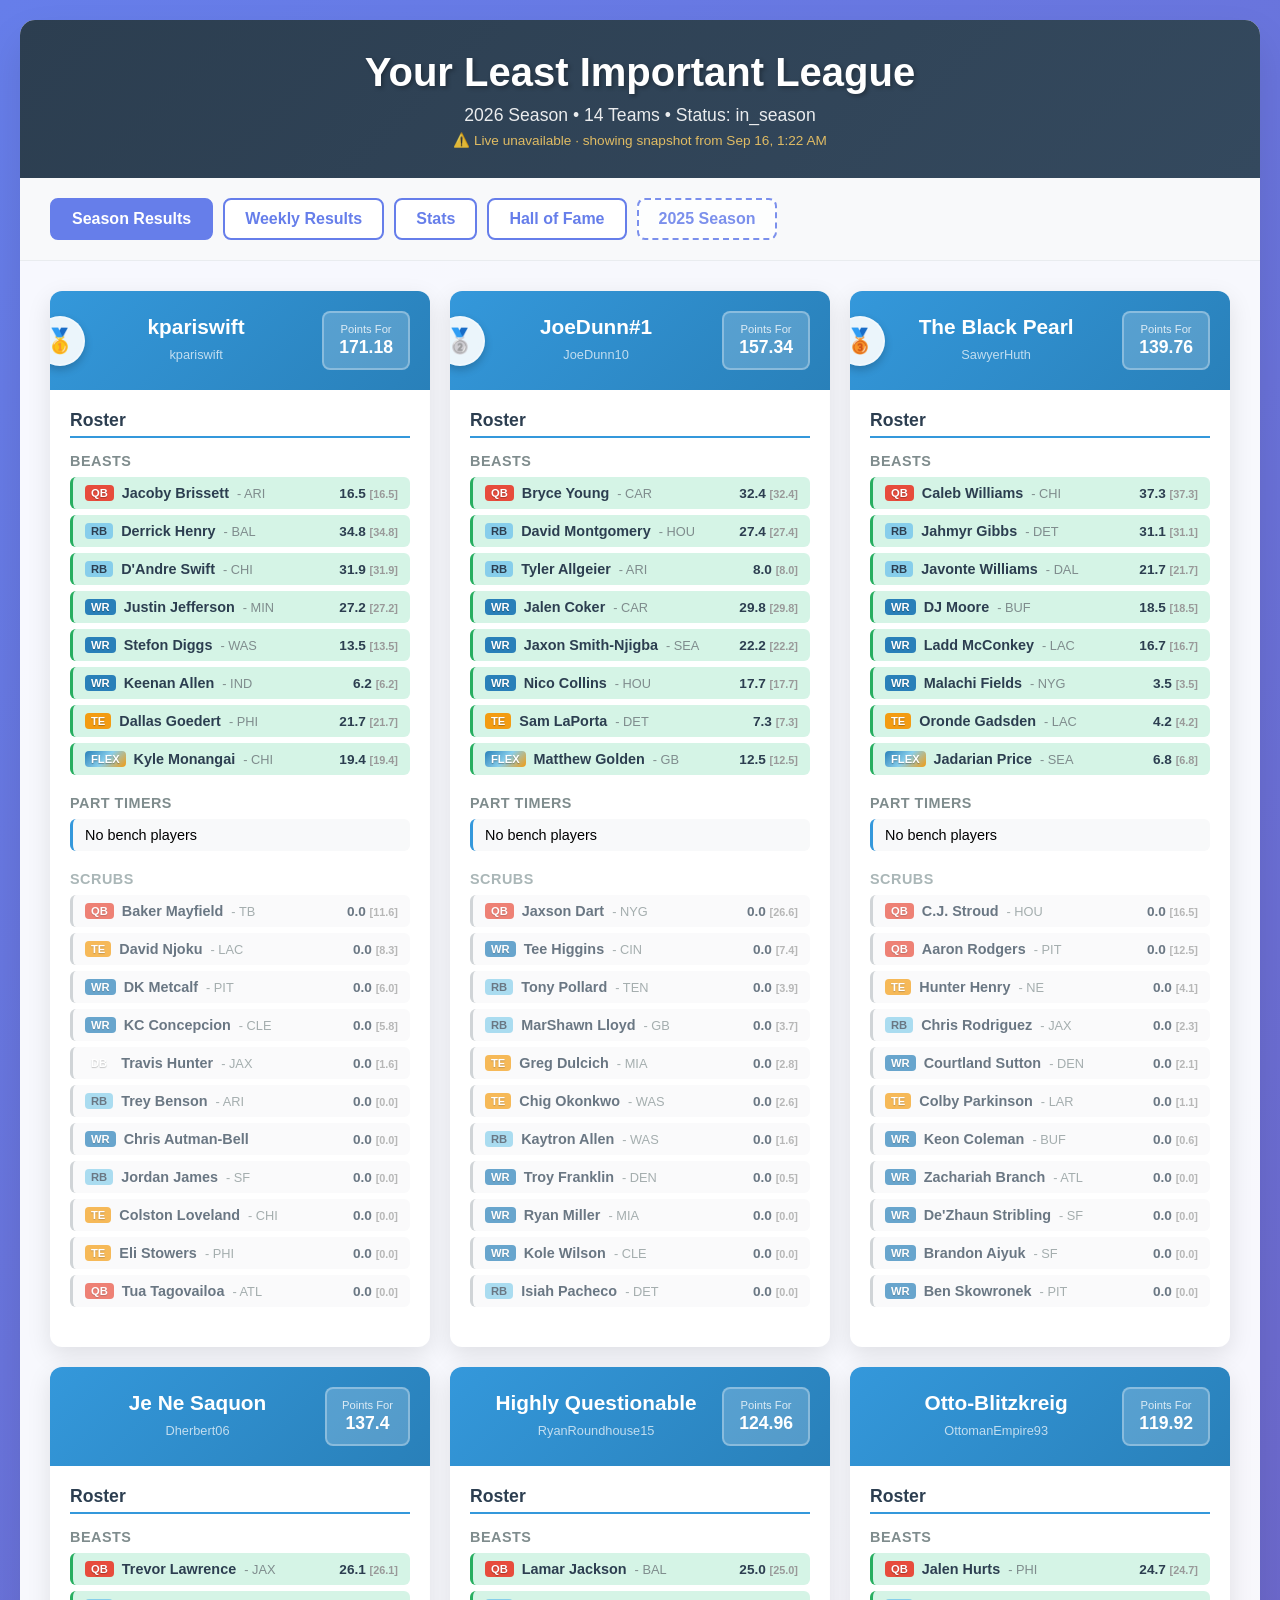
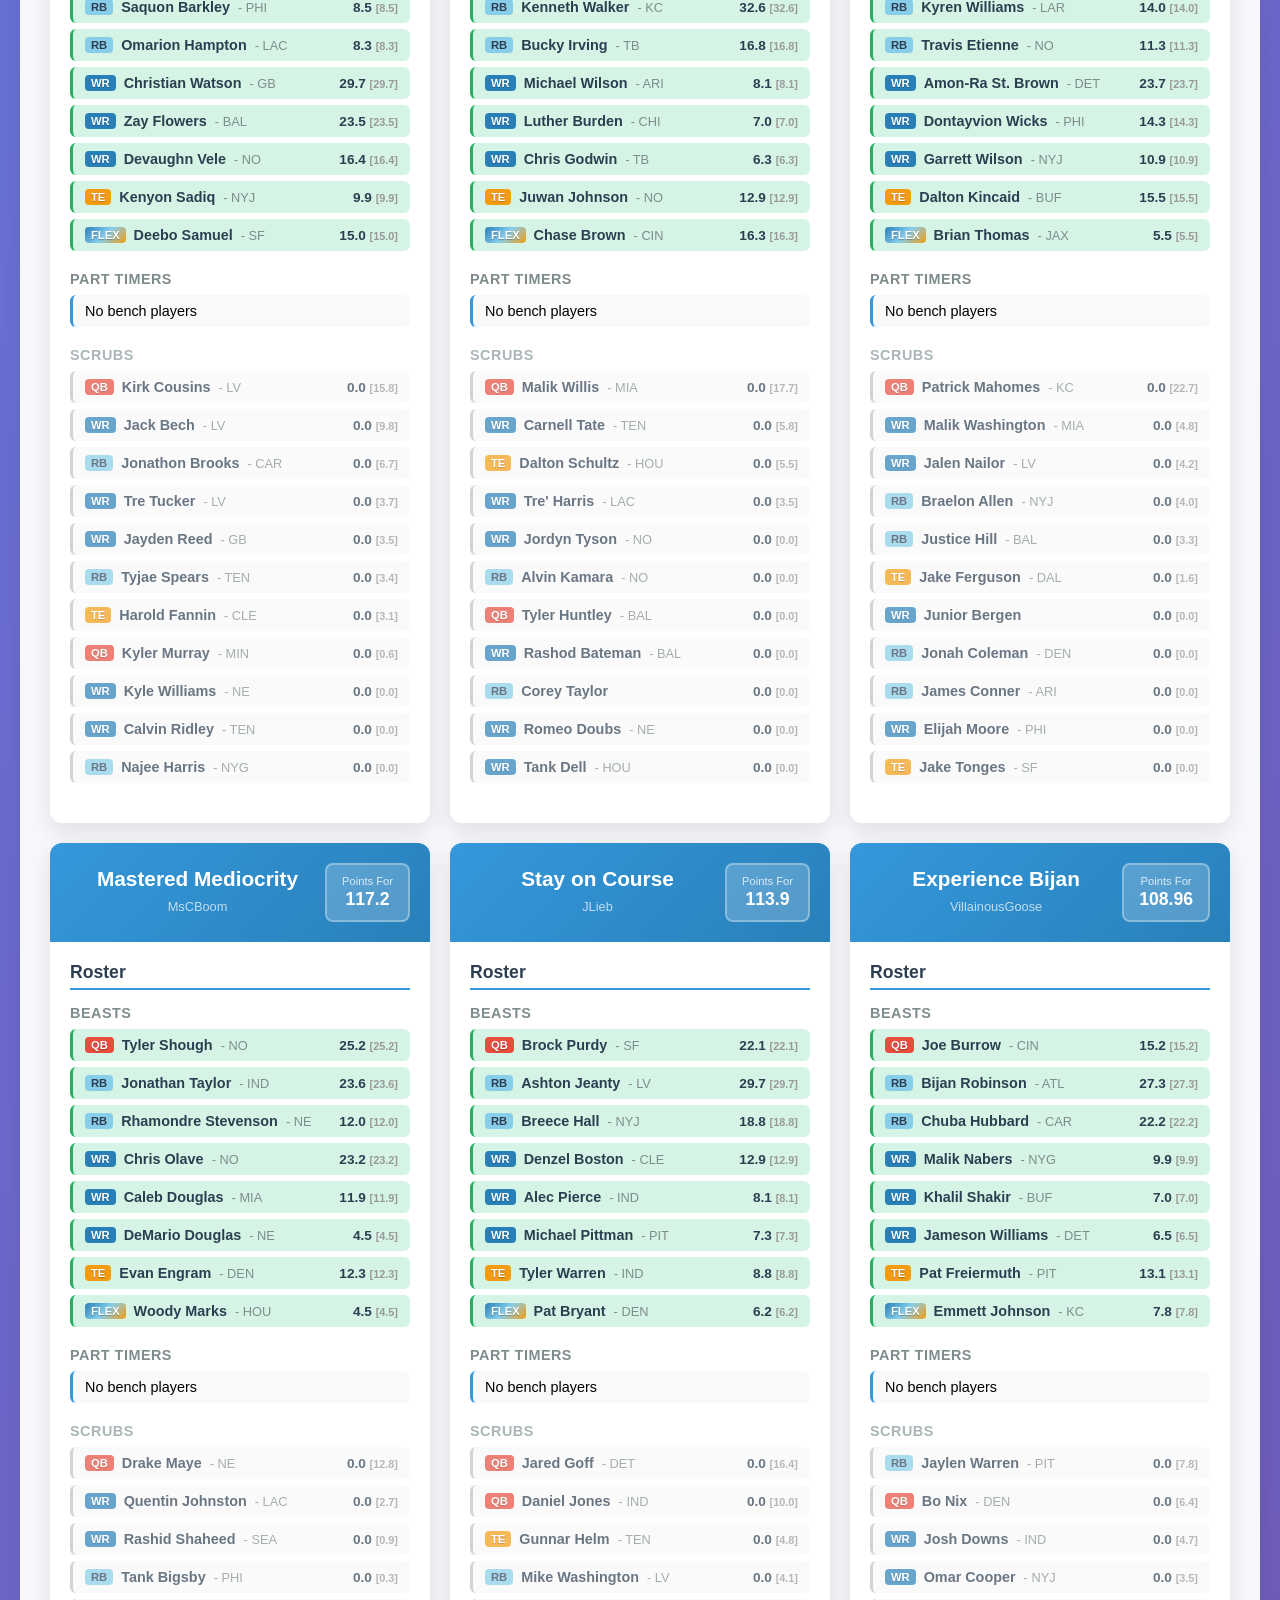
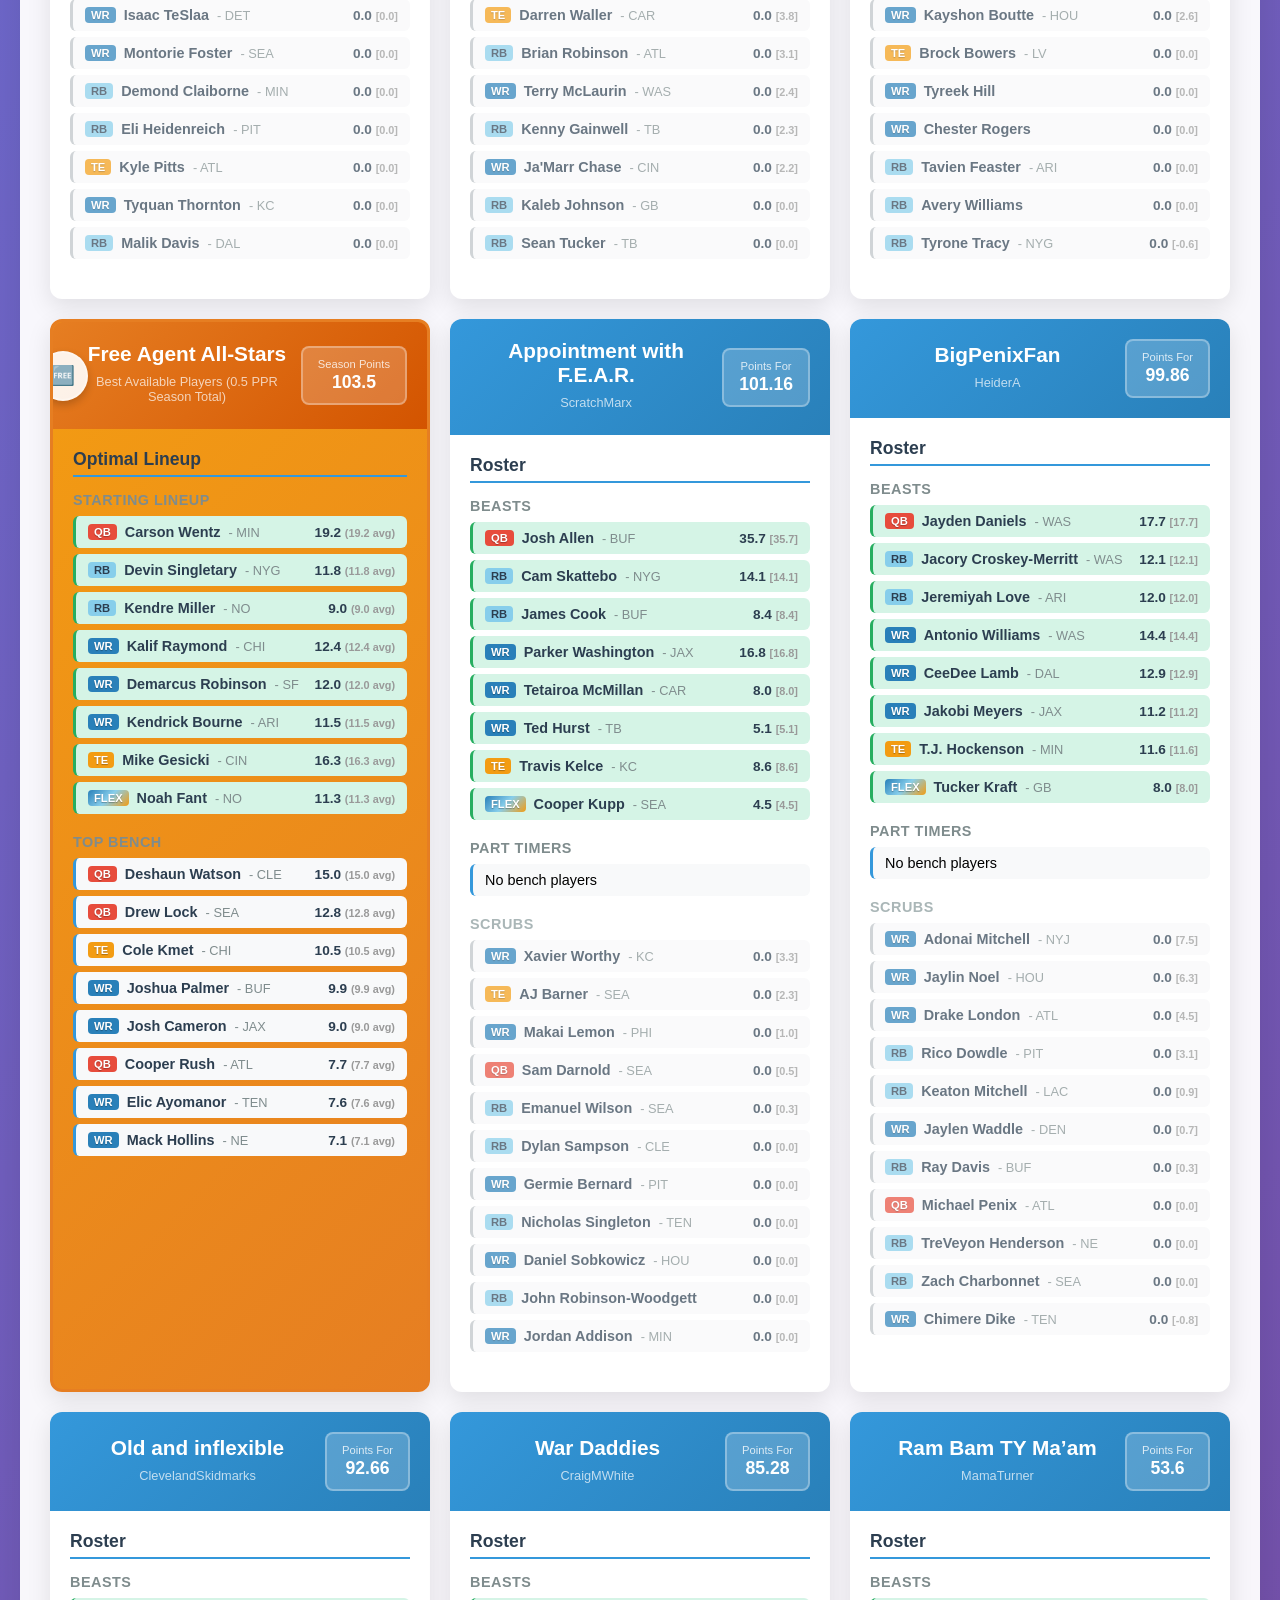
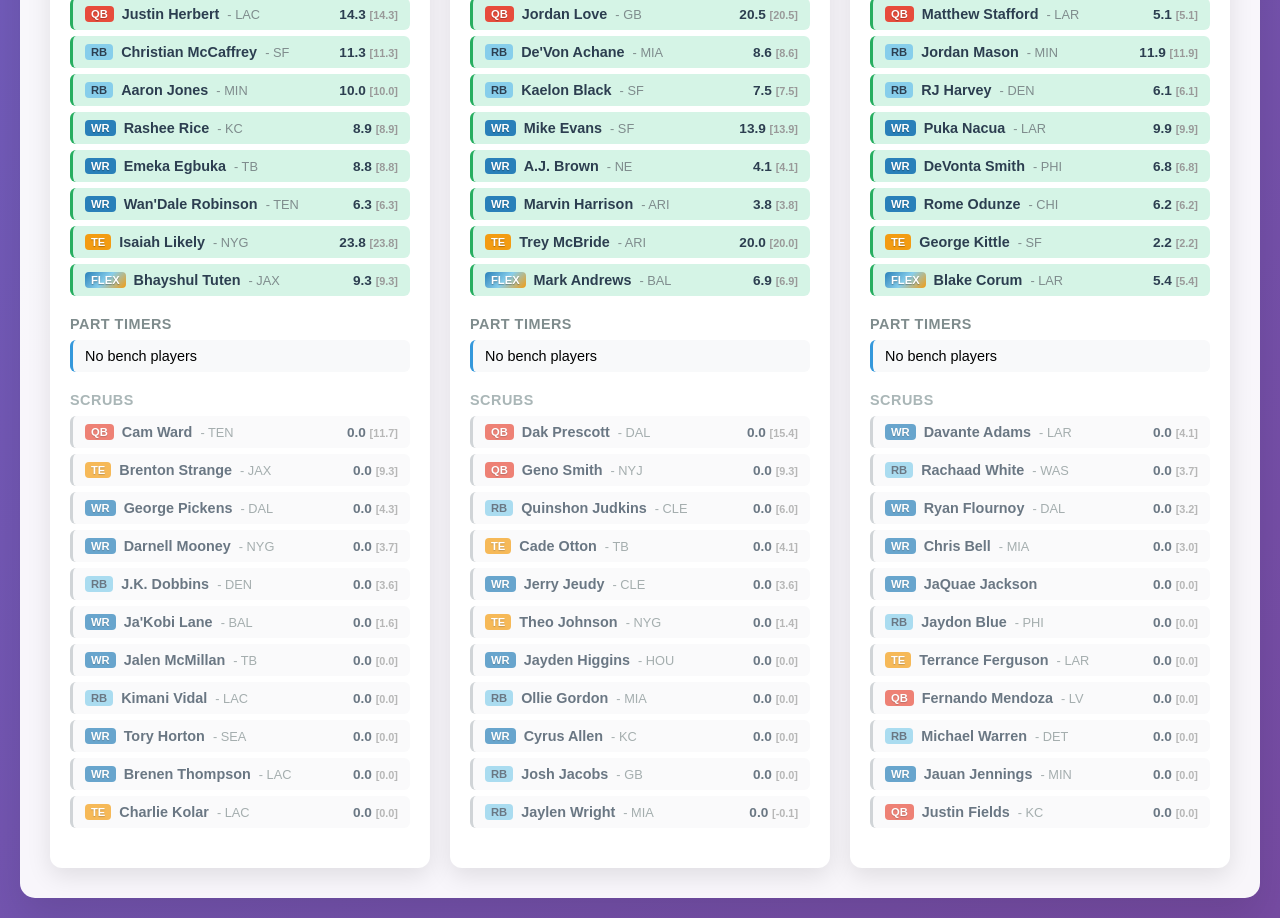
==== commit 5d0055ab: "Live view from the Sleeper API; stop committing the NFL player database Pages now read matchups, ros" ====
--- a/index.html
+++ b/index.html
@@ -394,6 +394,12 @@
             text-align: center;
             font-weight: 600;
         }
+        #live-status {
+            font-size: 0.85em;
+            opacity: 0.85;
+            margin: 6px 0 0 0;
+        }
+        #live-status[data-kind="stale"] { color: #ffd166; }
     </style>
 </head>
 <body>
@@ -424,17 +430,10 @@
         </div>
     </div>
 
+    <script src="sleeper-live.js"></script>
     <script>
-        const PLAYERS_FILE = 'nfl_players.json';
-
-        // Sleeper stores season totals as an integer part plus a separate
-        // "<key>_decimal" field (e.g. fpts: 92, fpts_decimal: 66 => 92.66).
-        function sleeperPoints(settings, key) {
-            if (!settings) return 0;
-            const whole = settings[key] || 0;
-            const decimal = settings[`${key}_decimal`] || 0;
-            return Math.round((whole + decimal / 100) * 100) / 100;
-        }
+        // Set to false for archived seasons (see make_archive_pages.py)
+        const LIVE_VIEW = true;
 
         class LeagueViewer {
             constructor() {
@@ -447,46 +446,33 @@
             }
 
             async loadData() {
-                try {
-                    // Load all required data from local JSON files
-                    // web_interface_data.json tells us which league ID the other files use
-                    const webDataResponse = await fetch('web_interface_data.json');
-                    if (!webDataResponse.ok) throw new Error('Failed to load web_interface_data.json');
-                    const webData = await webDataResponse.json();
-                    const leagueId = webData.league_info.league_id;
-
-                    const [playersResponse, leagueResponse, usersResponse, rostersResponse] = await Promise.all([
-                        fetch(PLAYERS_FILE),
-                        fetch(`league_${leagueId}_info.json`),
-                        fetch(`league_${leagueId}_users.json`),
-                        fetch(`league_${leagueId}_rosters.json`)
-                    ]);
-
-                    if (!playersResponse.ok || !leagueResponse.ok || !usersResponse.ok || !rostersResponse.ok) {
-                        throw new Error('Failed to load local JSON files');
-                    }
-
-                    this.players = await playersResponse.json();
-                    this.leagueInfo = await leagueResponse.json();
-                    this.users = await usersResponse.json();
-                    this.rosters = await rostersResponse.json();
-                    
-                    // Try to load unrostered players season data
+                SleeperLive.start({
+                    live: LIVE_VIEW,
+                    onData: (data) => this.applyData(data),
+                    onError: () => this.showError(),
+                });
+            }
+
+            async applyData({ web, leagueInfo, users, rosters }) {
+                this.players = web.players || {};
+                this.leagueInfo = leagueInfo;
+                this.users = users;
+                this.rosters = rosters;
+                this.pointsFor = SleeperLive.computePointsFor(web.weeks);
+
+                // Best unowned team data comes from the daily snapshot; load it once.
+                if (this.unrosteredPlayers === null && !this.unrosteredLoadAttempted) {
+                    this.unrosteredLoadAttempted = true;
                     try {
-                        const unrosteredResponse = await fetch(`league_${this.leagueInfo.league_id}_unrostered_season_stats.json`);
-                        if (unrosteredResponse.ok) {
-                            this.unrosteredPlayers = await unrosteredResponse.json();
-                        }
+                        const response = await fetch(`league_${web.league_info.league_id}_unrostered_season_stats.json`);
+                        if (response.ok) this.unrosteredPlayers = await response.json();
                     } catch (error) {
                         console.log('Unrostered players season data not available:', error);
                     }
-                    
-                    this.calculatePlayerPoints(webData);
-                    this.displayLeague();
-                } catch (error) {
-                    console.error('Error loading data:', error);
-                    this.showError();
-                }
+                }
+
+                this.calculatePlayerPoints(web);
+                this.displayLeague();
             }
 
             getPlayerName(playerId) {
@@ -494,13 +480,12 @@
                 
                 const player = this.players[playerId];
                 if (player) {
-                    const position = player.position || '';
-                    const team = player.team || '';
+                    const name = player.name || 'Unknown Player';
                     return {
-                        name: `${player.first_name || ''} ${player.last_name || ''}`.trim() || 'Unknown Player',
-                        position: position,
-                        team: team,
-                        displayName: `${player.first_name || ''} ${player.last_name || ''}`.trim() || 'Unknown Player'
+                        name: name,
+                        position: player.position || '',
+                        team: player.team || '',
+                        displayName: name
                     };
                 }
                 return {
@@ -570,7 +555,7 @@
                     allTeams.push({
                         type: 'regular',
                         roster: roster,
-                        points: sleeperPoints(roster.settings, 'fpts')
+                        points: this.pointsFor[roster.roster_id] || 0
                     });
                 });
 
@@ -751,8 +736,7 @@
                 const wins = roster.settings?.wins || 0;
                 const losses = roster.settings?.losses || 0;
                 const ties = roster.settings?.ties || 0;
-                const points = sleeperPoints(roster.settings, 'fpts');
-                const pointsAgainst = sleeperPoints(roster.settings, 'fpts_against');
+                const points = this.pointsFor[roster.roster_id] || 0;
 
                 const card = document.createElement('div');
                 card.className = 'team-card';
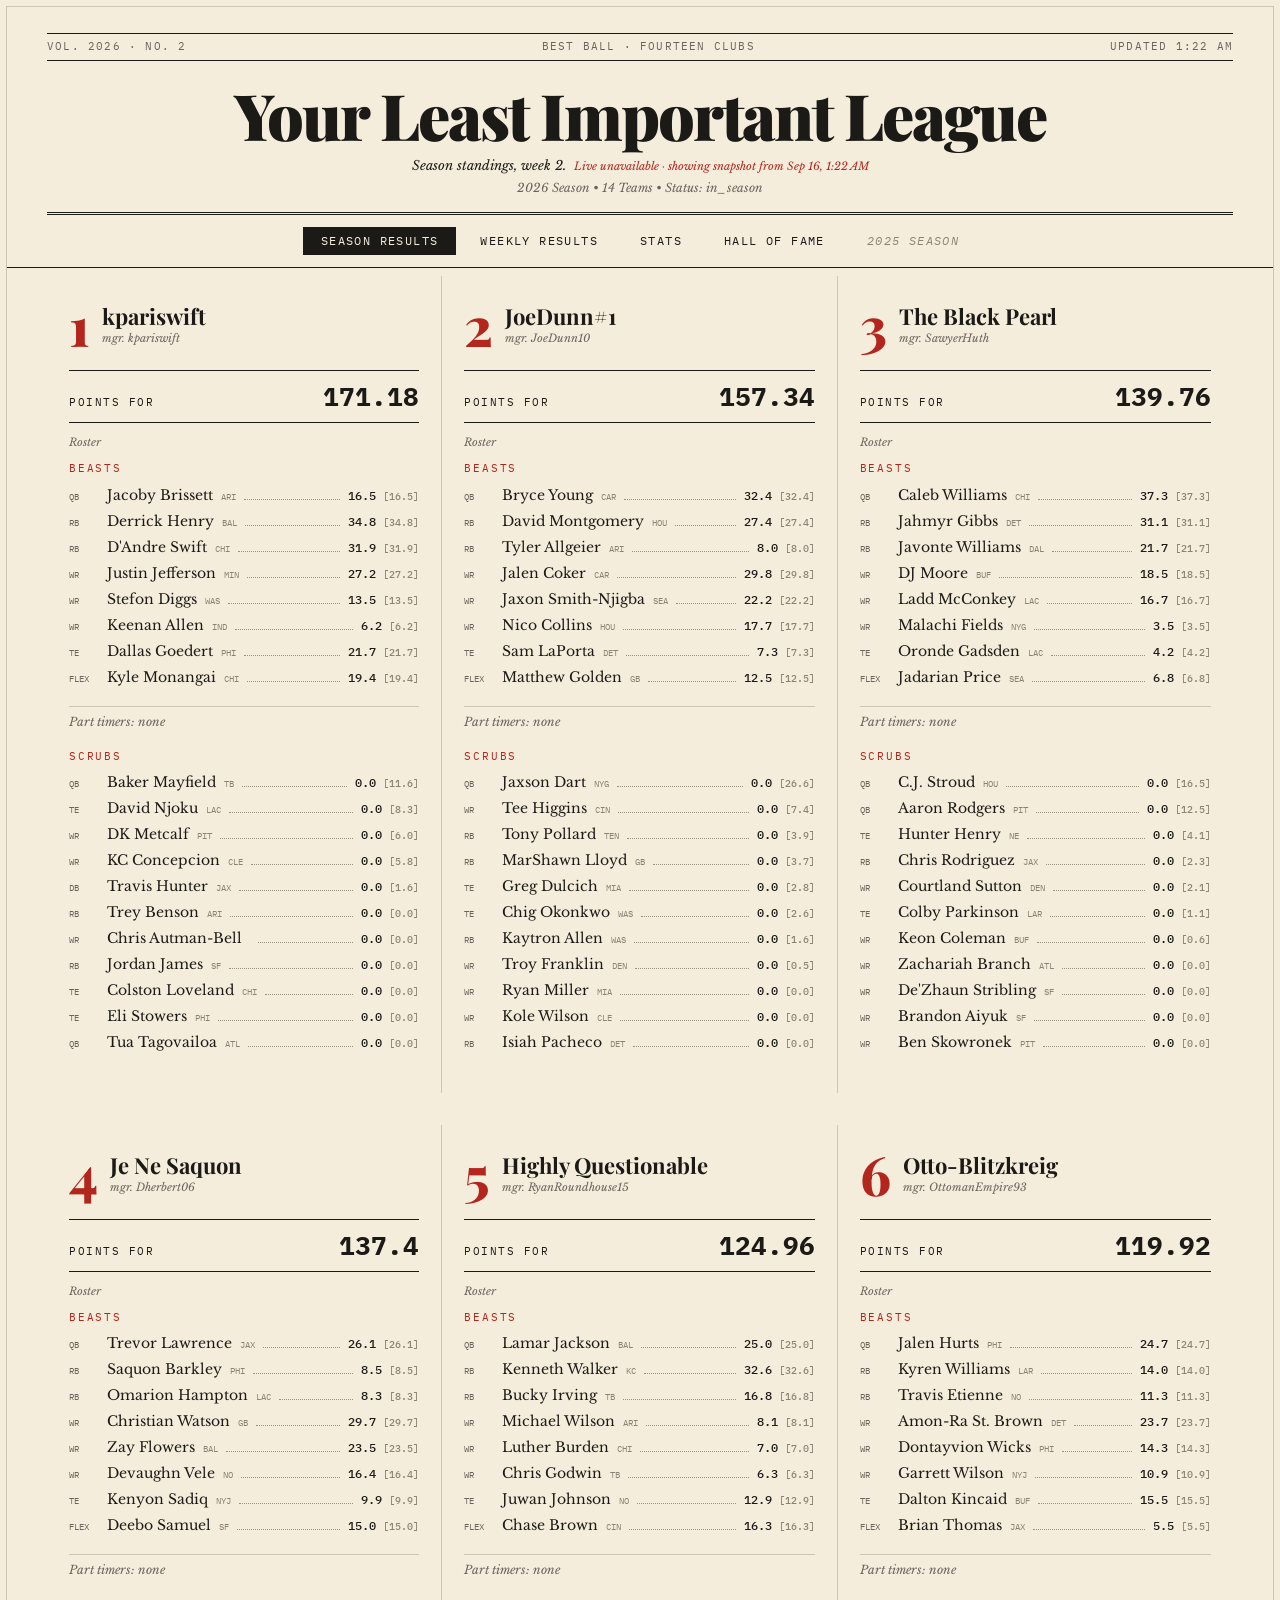
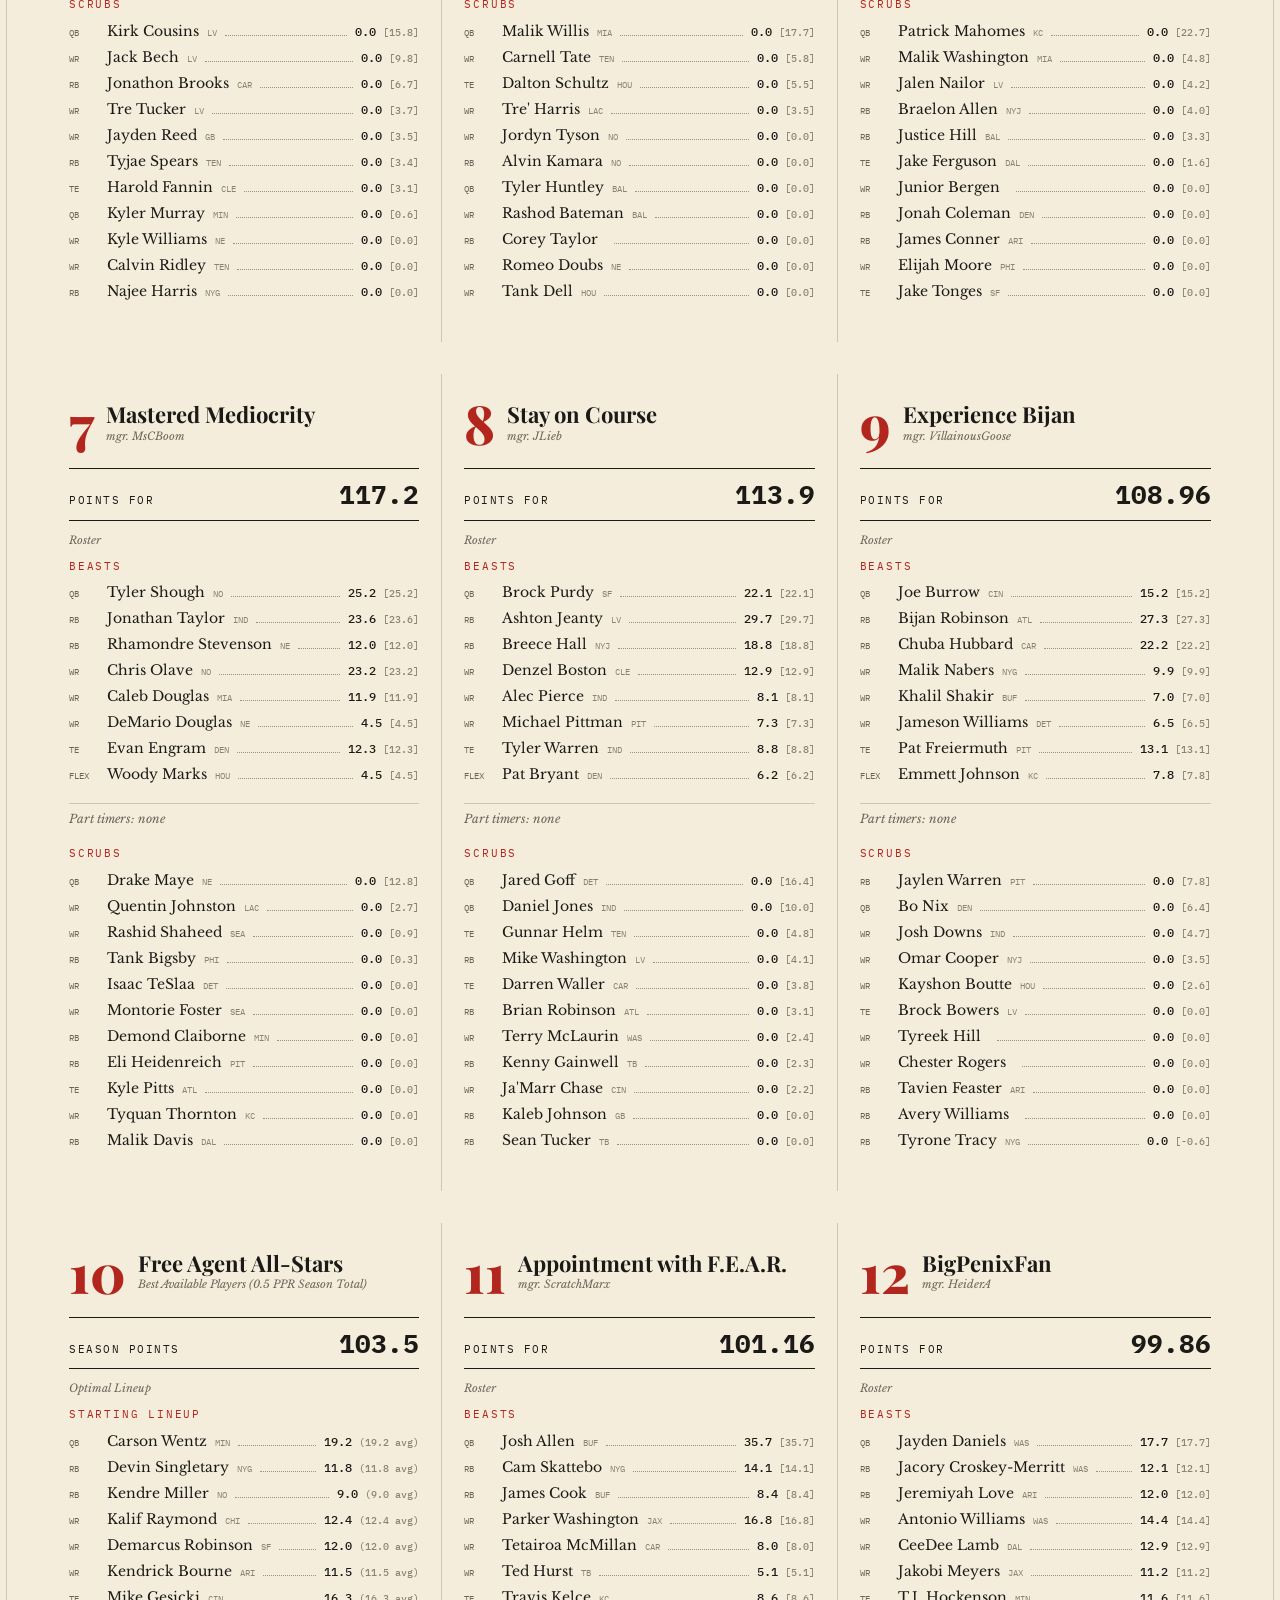
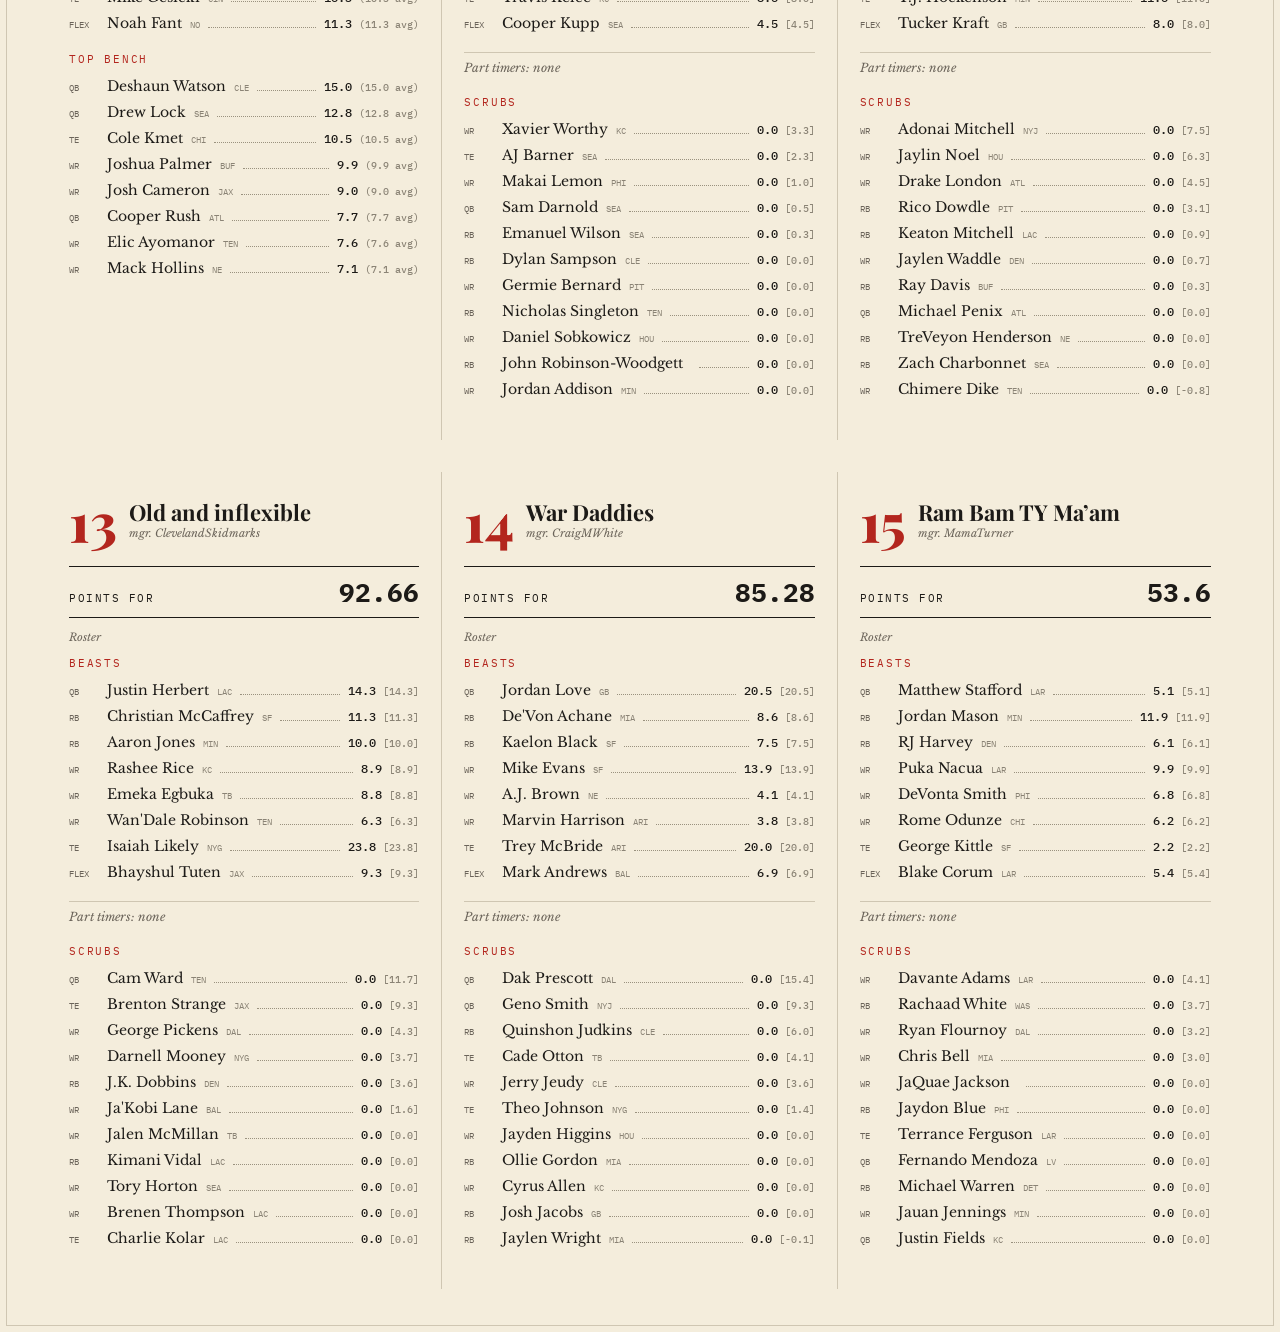
==== commit 28bdc6c7: "Restyle league pages as newsprint box scores" ====
--- a/index.html
+++ b/index.html
@@ -4,403 +4,8 @@
     <meta charset="UTF-8">
     <meta name="viewport" content="width=device-width, initial-scale=1.0">
     <title>Your Least Important League - Teams & Rosters</title>
-    <style>
-        * {
-            margin: 0;
-            padding: 0;
-            box-sizing: border-box;
-        }
-
-        body {
-            font-family: 'Segoe UI', Tahoma, Geneva, Verdana, sans-serif;
-            background: linear-gradient(135deg, #667eea 0%, #764ba2 100%);
-            min-height: 100vh;
-            padding: 20px;
-        }
-
-        .container {
-            max-width: 1400px;
-            margin: 0 auto;
-            background: rgba(255, 255, 255, 0.95);
-            border-radius: 15px;
-            box-shadow: 0 20px 40px rgba(0, 0, 0, 0.1);
-            overflow: hidden;
-        }
-
-        .header {
-            background: linear-gradient(135deg, #2c3e50 0%, #34495e 100%);
-            color: white;
-            padding: 30px;
-            text-align: center;
-        }
-
-        .header h1 {
-            font-size: 2.5rem;
-            margin-bottom: 10px;
-            text-shadow: 2px 2px 4px rgba(0, 0, 0, 0.3);
-        }
-
-        .header p {
-            font-size: 1.1rem;
-            opacity: 0.9;
-        }
-
-        .navigation {
-            background: #f8f9fa;
-            padding: 20px 30px;
-            border-bottom: 1px solid #e9ecef;
-            display: flex;
-            justify-content: flex-start;
-        }
-
-        .nav-buttons {
-            display: flex;
-            gap: 10px;
-        }
-
-        .nav-button {
-            padding: 10px 20px;
-            border: 2px solid #667eea;
-            background: white;
-            color: #667eea;
-            border-radius: 8px;
-            cursor: pointer;
-            font-weight: 600;
-            font-size: 16px;
-            transition: all 0.3s;
-        }
-
-        .nav-button.active {
-            background: #667eea;
-            color: white;
-        }
-
-        .nav-button:hover {
-            background: #667eea;
-            color: white;
-        }
-
-        .loading {
-            text-align: center;
-            padding: 50px;
-            font-size: 1.2rem;
-            color: #666;
-        }
-
-        .teams-grid {
-            display: grid;
-            grid-template-columns: repeat(auto-fit, minmax(350px, 1fr));
-            gap: 20px;
-            padding: 30px;
-        }
-
-        .team-card {
-            background: white;
-            border-radius: 12px;
-            box-shadow: 0 8px 25px rgba(0, 0, 0, 0.1);
-            overflow: hidden;
-            transition: transform 0.3s ease, box-shadow 0.3s ease;
-        }
-
-        .team-card:hover {
-            transform: translateY(-5px);
-            box-shadow: 0 15px 35px rgba(0, 0, 0, 0.15);
-        }
-
-        .team-header {
-            background: linear-gradient(135deg, #3498db 0%, #2980b9 100%);
-            color: white;
-            padding: 20px;
-            text-align: center;
-            display: flex;
-            justify-content: space-between;
-            align-items: center;
-            position: relative;
-        }
-
-        .team-name {
-            font-size: 1.3rem;
-            font-weight: bold;
-            margin-bottom: 8px;
-        }
-
-        .team-record {
-            font-size: 0.9rem;
-            opacity: 0.9;
-        }
-
-        .display-name {
-            font-size: 0.8rem;
-            opacity: 0.7;
-            margin-bottom: 5px;
-        }
-
-        .team-info {
-            text-align: center;
-            flex: 1;
-        }
-
-        .points-box {
-            background: rgba(255, 255, 255, 0.2);
-            border: 2px solid rgba(255, 255, 255, 0.3);
-            border-radius: 8px;
-            padding: 10px 15px;
-            text-align: center;
-            min-width: 80px;
-        }
-
-        .points-label {
-            font-size: 0.7rem;
-            opacity: 0.8;
-            margin-bottom: 2px;
-        }
-
-        .points-value {
-            font-size: 1.1rem;
-            font-weight: bold;
-        }
-
-        .position-trophy {
-            position: absolute;
-            left: -15px;
-            top: 50%;
-            transform: translateY(-50%);
-            background: rgba(255, 255, 255, 0.9);
-            border: 2px solid rgba(255, 255, 255, 0.3);
-            border-radius: 50%;
-            width: 50px;
-            height: 50px;
-            display: flex;
-            align-items: center;
-            justify-content: center;
-            font-size: 1.5rem;
-            box-shadow: 0 4px 8px rgba(0, 0, 0, 0.2);
-        }
-
-        .team-stats {
-            background: #f8f9fa;
-            padding: 15px 20px;
-            border-bottom: 1px solid #e9ecef;
-        }
-
-        .stats-row {
-            display: flex;
-            justify-content: space-between;
-            margin-bottom: 5px;
-            font-size: 0.9rem;
-        }
-
-        .stats-label {
-            color: #666;
-        }
-
-        .stats-value {
-            font-weight: bold;
-            color: #2c3e50;
-        }
-
-        .roster-section {
-            padding: 20px;
-        }
-
-        .roster-title {
-            font-size: 1.1rem;
-            font-weight: bold;
-            margin-bottom: 15px;
-            color: #2c3e50;
-            border-bottom: 2px solid #3498db;
-            padding-bottom: 5px;
-        }
-
-        .starters, .bench, .scrubs {
-            margin-bottom: 20px;
-        }
-
-        .section-label {
-            font-size: 0.9rem;
-            font-weight: bold;
-            color: #7f8c8d;
-            margin-bottom: 8px;
-            text-transform: uppercase;
-            letter-spacing: 0.5px;
-        }
-
-        .player-list {
-            display: flex;
-            flex-direction: column;
-            gap: 6px;
-        }
-
-        .player {
-            background: #f8f9fa;
-            padding: 8px 12px;
-            border-radius: 6px;
-            border-left: 3px solid #3498db;
-            font-size: 0.9rem;
-            transition: background-color 0.2s ease;
-            display: flex;
-            justify-content: space-between;
-            align-items: center;
-        }
-
-        .player:hover {
-            background: #e9ecef;
-        }
-
-        .player.starter {
-            border-left-color: #27ae60;
-            background: #d5f4e6;
-        }
-
-        .player.starter:hover {
-            background: #c3f0d9;
-        }
-
-        .scrubs .section-label {
-            color: #95a5a6;
-            opacity: 0.8;
-        }
-
-        .scrubs .player {
-            background: #f8f9fa;
-            border-left-color: #bdc3c7;
-            opacity: 0.7;
-        }
-
-        .scrubs .player:hover {
-            background: #e9ecef;
-            opacity: 0.9;
-        }
-
-        .unrostered-team {
-            border: 3px solid #e67e22;
-            background: linear-gradient(135deg, #f39c12 0%, #e67e22 100%);
-        }
-
-        .unrostered-team .team-header {
-            background: linear-gradient(135deg, #e67e22 0%, #d35400 100%);
-        }
-
-        .unrostered-team .position-trophy {
-            background: rgba(255, 255, 255, 0.9);
-            color: #e67e22;
-            font-size: 1.2rem;
-        }
-
-        .position-badge {
-            display: inline-block;
-            padding: 2px 6px;
-            border-radius: 4px;
-            font-size: 0.7rem;
-            font-weight: bold;
-            color: white;
-            margin-right: 8px;
-            min-width: 24px;
-            text-align: center;
-            text-shadow: 0 1px 1px rgba(0, 0, 0, 0.3);
-        }
-
-        .position-badge.QB {
-            background-color: #e74c3c;
-        }
-
-        .position-badge.RB {
-            background-color: #87ceeb;
-            color: #2c3e50;
-            text-shadow: none;
-        }
-
-        .position-badge.WR {
-            background-color: #2980b9;
-        }
-
-        .position-badge.TE {
-            background-color: #f39c12;
-        }
-
-        .position-badge.FLEX {
-            background: linear-gradient(135deg, #2980b9 0%, #87ceeb 50%, #f39c12 100%);
-        }
-
-        .player-name {
-            font-weight: 600;
-            color: #2c3e50;
-        }
-
-        .player-position {
-            color: #7f8c8d;
-            font-size: 0.8rem;
-            margin-left: 8px;
-        }
-
-        .player-points {
-            color: #2c3e50;
-            font-weight: bold;
-            font-size: 0.85rem;
-            margin-left: auto;
-        }
-
-        .player-info {
-            display: flex;
-            align-items: center;
-            flex: 1;
-        }
-
-        .error {
-            text-align: center;
-            padding: 50px;
-            color: #e74c3c;
-            font-size: 1.1rem;
-        }
-
-        @media (max-width: 768px) {
-            .teams-grid {
-                grid-template-columns: 1fr;
-                padding: 15px;
-            }
-            
-            .header h1 {
-                font-size: 2rem;
-            }
-
-            .navigation {
-                padding: 15px;
-                flex-direction: column;
-                align-items: flex-start;
-                gap: 15px;
-            }
-
-            .nav-buttons {
-                flex-direction: column;
-                width: 100%;
-            }
-
-            .nav-button {
-                width: 100%;
-                text-align: center;
-            }
-        }
-        .nav-button-archive {
-            opacity: 0.85;
-            border-style: dashed;
-        }
-        .archive-banner {
-            background: #fff3cd;
-            color: #664d03;
-            border: 1px solid #ffe69c;
-            border-radius: 8px;
-            padding: 10px 16px;
-            margin: 0 0 16px 0;
-            text-align: center;
-            font-weight: 600;
-        }
-        #live-status {
-            font-size: 0.85em;
-            opacity: 0.85;
-            margin: 6px 0 0 0;
-        }
-        #live-status[data-kind="stale"] { color: #ffd166; }
-    </style>
+    <link rel="stylesheet" href="newsprint.css">
+    <script src="newsprint.js" defer></script>
 </head>
 <body>
     <div class="container">
@@ -448,7 +53,10 @@
             async loadData() {
                 SleeperLive.start({
                     live: LIVE_VIEW,
-                    onData: (data) => this.applyData(data),
+                    onData: async (data) => {
+                        await this.applyData(data);
+                        Newsprint.update(data);
+                    },
                     onError: () => this.showError(),
                 });
             }
@@ -791,7 +399,7 @@
                         startersContainer.appendChild(playerDiv);
                     });
                 } else {
-                    startersContainer.innerHTML = '<div class="player">No starters available</div>';
+                    startersContainer.innerHTML = '<div class="player empty-roster">Beasts: none</div>';
                 }
 
                 // Add bench players
@@ -802,7 +410,7 @@
                         benchContainer.appendChild(playerDiv);
                     });
                 } else {
-                    benchContainer.innerHTML = '<div class="player">No bench players</div>';
+                    benchContainer.innerHTML = '<div class="player empty-roster">Part timers: none</div>';
                 }
 
                 // Add scrubs (players with 0 starter points)
@@ -813,7 +421,7 @@
                         scrubsContainer.appendChild(playerDiv);
                     });
                 } else {
-                    scrubsContainer.innerHTML = '<div class="player">No scrubs</div>';
+                    scrubsContainer.innerHTML = '<div class="player empty-roster">Scrubs: none</div>';
                 }
 
                 return card;
@@ -887,7 +495,7 @@
                 playerDiv.className = `player ${isStarter ? 'starter' : ''}`;
                 
                 const position = player.isFlex ? 'FLEX' : player.position;
-                const teamText = player.info.team ? ` - ${player.info.team}` : '';
+                const teamText = player.info.team ? `${player.info.team}` : '';
                 
                 const positionBadge = position ? `<span class="position-badge ${position}">${position}</span>` : '';
                 
@@ -897,7 +505,7 @@
                         <span class="player-name">${player.info.displayName}</span>
                         <span class="player-position">${teamText}</span>
                     </div>
-                    <span class="player-points">${player.points.toFixed(1)} <span style="color: #999; font-size: 0.8em;">(${player.avgPoints.toFixed(1)} avg)</span></span>
+                    <span class="player-points">${player.points.toFixed(1)} <span style="color: #8a8375; font-size: 0.8em;">(${player.avgPoints.toFixed(1)} avg)</span></span>
                 `;
                 
                 return playerDiv;
@@ -908,7 +516,7 @@
                 playerDiv.className = `player ${isStarter ? 'starter' : ''}`;
                 
                 const position = playerInfo.position || '';
-                const teamText = playerInfo.team ? ` - ${playerInfo.team}` : '';
+                const teamText = playerInfo.team ? `${playerInfo.team}` : '';
                 const starterPoints = this.playerPoints[playerId] || 0;
                 const totalPoints = this.totalPlayerPoints[playerId] || 0;
                 
@@ -920,7 +528,7 @@
                         <span class="player-name">${playerInfo.displayName}</span>
                         <span class="player-position">${teamText}</span>
                     </div>
-                    <span class="player-points">${starterPoints.toFixed(1)} <span style="color: #999; font-size: 0.8em;">[${totalPoints.toFixed(1)}]</span></span>
+                    <span class="player-points">${starterPoints.toFixed(1)} <span style="color: #8a8375; font-size: 0.8em;">[${totalPoints.toFixed(1)}]</span></span>
                 `;
                 
                 return playerDiv;
@@ -931,7 +539,7 @@
                 playerDiv.className = `player ${isStarter ? 'starter' : ''}`;
                 
                 const position = player.isFlex ? 'FLEX' : player.position;
-                const teamText = player.info.team ? ` - ${player.info.team}` : '';
+                const teamText = player.info.team ? `${player.info.team}` : '';
                 const totalPoints = this.totalPlayerPoints[player.id] || 0;
                 
                 const positionBadge = position ? `<span class="position-badge ${position}">${position}</span>` : '';
@@ -942,7 +550,7 @@
                         <span class="player-name">${player.info.displayName}</span>
                         <span class="player-position">${teamText}</span>
                     </div>
-                    <span class="player-points">${player.points.toFixed(1)} <span style="color: #999; font-size: 0.8em;">[${totalPoints.toFixed(1)}]</span></span>
+                    <span class="player-points">${player.points.toFixed(1)} <span style="color: #8a8375; font-size: 0.8em;">[${totalPoints.toFixed(1)}]</span></span>
                 `;
                 
                 return playerDiv;
--- a/newsprint.css
+++ b/newsprint.css
@@ -0,0 +1,308 @@
+@import url('https://fonts.googleapis.com/css2?family=IBM+Plex+Mono:wght@400;500;600;700&family=Libre+Baskerville:ital,wght@0,400;0,700;1,400&family=Playfair+Display:wght@700;800;900&display=swap');
+
+:root {
+    --paper: #f4eddc;
+    --ink: #1c1a17;
+    --muted: #6b645a;
+    --faint: #8a8375;
+    --rule: #cfc6b2;
+    --red: #b3261e;
+    --mono: 'IBM Plex Mono', monospace;
+    --serif: 'Libre Baskerville', Georgia, serif;
+    --display: 'Playfair Display', Georgia, serif;
+}
+* { box-sizing: border-box; margin: 0; padding: 0; }
+body { background: var(--paper); color: var(--ink); font-family: var(--serif); line-height: 1.5; padding: 6px; }
+button, select, a { -webkit-tap-highlight-color: transparent; }
+a { color: inherit; }
+button, select { border-radius: 0; }
+button { cursor: pointer; }
+:focus-visible { outline: 2px solid var(--red); outline-offset: 4px; }
+.container { max-width: 1440px; min-height: calc(100vh - 12px); margin: auto; border: 1px solid var(--rule); background: var(--paper); }
+.header { margin: 26px 40px 0; padding-bottom: 15px; text-align: center; border-bottom: 3px double var(--ink); }
+.edition-line { display: flex; justify-content: space-between; gap: 16px; border-block: 1px solid var(--ink); padding: 5px 0; font: 10.5px/1.5 var(--mono); letter-spacing: 1.2px; text-transform: uppercase; color: var(--muted); }
+.header h1 { font: 900 clamp(36px, 5.5vw, 64px)/1.08 var(--display); letter-spacing: -2px; margin: 19px 0 7px; }
+.header p { font-size: 12px; color: var(--muted); font-style: italic; }
+.edition-subtitle { font-size: 13px !important; color: var(--ink) !important; margin-bottom: 4px; }
+#live-status { display: inline-block; margin-left: 8px; font-size: 11px; }
+#live-status[data-kind='live'] { color: var(--red); }
+#live-status[data-kind='live']::before { content: '● '; font-style: normal; }
+#live-status[data-kind='stale'] { color: var(--red); }
+.navigation { border-bottom: 1px solid var(--ink); padding: 12px 40px; display: flex; flex-direction: column; align-items: center; gap: 12px; }
+.nav-buttons { display: flex; flex-wrap: wrap; justify-content: center; align-items: center; gap: 6px; }
+.nav-button, .chart-tab, .toggle-all-btn { display: inline-block; background: transparent; border: 0; color: var(--ink); padding: 5px 18px; font: 12px/1.5 var(--mono); font-weight: 400; letter-spacing: 1.4px; text-transform: uppercase; text-decoration: none; text-align: center; }
+.nav-button.active, .chart-tab.active { background: var(--ink); color: var(--paper); }
+.nav-button:hover, .chart-tab:hover, .toggle-all-btn:hover { background: var(--ink); color: var(--paper); }
+.nav-button-archive { color: var(--faint); font-style: italic; }
+.nav-short { display: none; }
+.week-selector { display: flex; align-items: center; gap: 12px; font: 11px var(--mono); letter-spacing: 1px; text-transform: uppercase; }
+.week-selector select { background: var(--paper); color: var(--red); border: 1px solid var(--rule); padding: 7px 12px; font: 12px var(--mono); }
+.teams-grid, .players-grid { display: grid; grid-template-columns: repeat(3, minmax(0, 1fr)); gap: 32px 0; counter-reset: standing; }
+.teams-grid { padding: 8px 40px 36px; }
+.team-card, .player-card { min-width: 0; padding: 22px; border-right: 1px solid var(--rule); counter-increment: standing; }
+.team-card:nth-child(3n), .player-card:nth-child(3n) { border-right: 0; }
+.team-header, .player-header { display: grid; grid-template-columns: auto minmax(0, 1fr); gap: 0 12px; align-items: center; }
+.team-header::before, .player-header::before { content: counter(standing); font: 800 54px/1 var(--display); color: var(--red); align-self: start; }
+.position-trophy { display: none; }
+.team-info, .player-header .player-info { display: block; min-width: 0; text-align: left; }
+.team-name, .player-header .player-name { font: 700 22px/1.15 var(--display); overflow-wrap: anywhere; }
+.display-name { font-size: 11px; font-style: italic; color: var(--muted); overflow-wrap: anywhere; }
+.team-card:not(.unrostered-team) .display-name::before, .player-card .display-name::before { content: 'mgr. '; }
+.points-box, .medals-box { grid-column: 1 / -1; display: flex; align-items: baseline; justify-content: space-between; gap: 10px; border-block: 1px solid var(--ink); margin-top: 18px; padding: 7px 0; }
+.points-label, .medals-label { font: 10.5px var(--mono); letter-spacing: 1.5px; text-transform: uppercase; }
+.points-value { font: 700 26px/1.4 var(--mono); font-variant-numeric: tabular-nums; }
+.roster-section { padding-top: 12px; }
+.roster-title { font: italic 11px var(--serif); color: var(--muted); margin-bottom: 12px; }
+.starters, .bench, .scrubs { margin-bottom: 18px; }
+.section-label, .weeks-title, .section-kicker { font: 10.5px/1.5 var(--mono); letter-spacing: 1.8px; text-transform: uppercase; color: var(--red); margin-bottom: 8px; }
+.player-list { display: flex; flex-direction: column; gap: 5px; }
+.player { display: flex; align-items: baseline; gap: 8px; font-size: 14px; min-width: 0; }
+.player-info { display: flex; align-items: baseline; flex: 1; min-width: 0; gap: 8px; }
+.player .player-info::after { content: ''; flex: 1; min-width: 8px; border-bottom: 1px dotted #9a927f; }
+.position-badge { flex: 0 0 30px; font: 9px var(--mono); color: var(--muted); }
+.player-name { font-weight: 400; }
+.player .player-name { flex-shrink: 1; min-width: 0; overflow-wrap: anywhere; }
+.player-position { font: 9px var(--mono); color: var(--faint); white-space: nowrap; }
+.player-points { font: 500 12px var(--mono); white-space: nowrap; font-variant-numeric: tabular-nums; }
+.player-points span { color: var(--faint) !important; }
+.empty-roster { font: italic 12px/1.5 var(--serif); color: var(--muted); }
+.bench:has(.empty-roster), .scrubs:has(.empty-roster) { padding-top: 6px; border-top: 1px solid var(--rule); }
+.bench:has(.empty-roster) .section-label, .scrubs:has(.empty-roster) .section-label { display: none; }
+.team-stats { padding: 12px 0; border-bottom: 1px solid var(--rule); }
+.stats-row { display: flex; justify-content: space-between; font-size: 12px; }
+.stats-value { font-family: var(--mono); }
+.loading, .error, .empty-section { padding: 50px 20px; text-align: center; color: var(--muted); }
+.error { color: var(--red); }
+.archive-banner { margin: 0 40px; padding: 12px 0; text-align: center; color: var(--muted); font: italic 12px/1.6 var(--serif); border-bottom: 1px solid var(--rule); }
+.section { padding: 28px 40px; background: var(--paper) !important; border-bottom: 3px double var(--ink); }
+.section-title { font: 800 36px/1.2 var(--display); text-align: center; margin-bottom: 10px; }
+.section-kicker { text-align: center; }
+.section > p { color: var(--muted) !important; font-size: 12px; }
+.weeks-section { padding-top: 18px; }
+.weeks-list, .medals-display, .poo-display { display: flex; flex-wrap: wrap; gap: 6px; }
+.medals-display, .poo-display { font: 12px var(--mono); justify-content: flex-end; }
+.medals-display span, .poo-display span { border-left: 1px solid var(--rule); padding-left: 6px; }
+.week-badge { font: 10px/1.5 var(--mono); padding: 4px 0; color: var(--muted); }
+.week-badge + .week-badge { border-left: 1px solid var(--rule); padding-left: 6px; }
+.chart-container { padding: 28px 40px; }
+.stats-summary { display: grid; grid-template-columns: repeat(auto-fit, minmax(180px, 1fr)); margin-bottom: 26px; border-bottom: 1px solid var(--ink); }
+.stat-card { text-align: center; padding: 12px 18px 22px; border-right: 1px solid var(--rule); }
+.stat-card:last-child { border-right: 0; }
+.stat-value { font: 700 24px/1.3 var(--mono); margin-bottom: 8px; overflow-wrap: anywhere; }
+.stat-label { font: 10px/1.6 var(--mono); letter-spacing: 1px; text-transform: uppercase; color: var(--muted); }
+.chart-tabs { display: flex; flex-wrap: wrap; justify-content: center; gap: 8px; margin-bottom: 24px; }
+.chart-tab, .toggle-all-btn { font-size: 10px; padding: 8px 12px; border: 1px solid var(--rule); }
+.chart-wrapper { position: relative; height: 600px; margin-bottom: 28px; }
+.legend-container { border-top: 3px double var(--ink); padding-top: 20px; }
+.legend-header { display: flex; justify-content: space-between; align-items: center; gap: 12px; margin-bottom: 18px; }
+.legend-title { font: 700 20px var(--display); }
+.legend-grid { display: grid; grid-template-columns: repeat(3, minmax(0, 1fr)); gap: 6px 20px; }
+.legend-item { display: flex; align-items: center; gap: 8px; cursor: pointer; padding: 9px 0; border-bottom: 1px solid var(--rule); }
+.legend-item.hidden { opacity: .4; }
+.legend-color { width: 12px; height: 12px; flex-shrink: 0; }
+.legend-text { flex: 1; font-size: 11px; }
+.legend-stats { font: 10px/1.5 var(--mono); color: var(--muted); text-align: right; }
+@media (min-width: 769px) and (max-width: 1150px) {
+    .teams-grid { padding-inline: 18px; }
+    .team-card { padding-inline: 16px; }
+    .player-info { gap: 5px; }
+    .position-badge { flex-basis: 26px; }
+    .player { gap: 5px; }
+    .player-points { font-size: 11px; }
+}
+@media (max-width: 768px) {
+    body { padding: 0; }
+    .container { border: 0; min-height: 100vh; }
+    .header { margin: 20px 20px 0; padding-bottom: 12px; }
+    .edition-line { font-size: 9px; letter-spacing: 1px; gap: 8px; }
+    .edition-format { display: none; }
+    .header h1 { font-size: 30px; line-height: 1.04; letter-spacing: -1px; margin: 16px 0 10px; }
+    .header p { font-size: 10px; }
+    .navigation { padding: 10px 20px; }
+    .nav-buttons { width: 100%; gap: 5px; justify-content: space-between; }
+    .nav-button { padding: 4px 7px; font-size: 10px; letter-spacing: .7px; }
+    .nav-long { display: none; }
+    .nav-short { display: inline; }
+    .teams-grid, .players-grid { grid-template-columns: minmax(0, 1fr); gap: 0; }
+    .teams-grid { padding: 0 20px 24px; }
+    .team-card, .player-card { padding: 24px 0; border-right: 0; }
+    .team-card + .team-card, .player-card + .player-card { border-top: 3px double var(--ink); }
+    .team-header::before, .player-header::before { font-size: 56px; }
+    .team-name, .player-header .player-name { font-size: 24px; }
+    .display-name { font-size: 12px; }
+    .points-box { margin-top: 18px; padding-block: 8px; }
+    .points-value { font-size: 28px; }
+    .player { font-size: 14px; gap: 8px; }
+    .player-info { gap: 7px; }
+    .player-points { font-size: 12px; }
+    .player-list { gap: 8px; }
+    .position-badge { flex-basis: 29px; }
+    .section, .chart-container { padding: 24px 20px; }
+    .archive-banner { margin-inline: 20px; font-size: 11px; }
+    .section-title { font-size: 30px; }
+    .stats-summary { grid-template-columns: repeat(2, minmax(0, 1fr)); }
+    .stat-card { padding: 14px 8px; }
+    .stat-card:nth-child(2n) { border-right: 0; }
+    .stat-value { font-size: 20px; }
+    .chart-wrapper { height: 480px; }
+    .chart-tab { font-size: 9px; letter-spacing: .3px; padding-inline: 7px; }
+    .legend-grid { grid-template-columns: 1fr; }
+    .legend-header { align-items: start; }
+    .legend-title { font-size: 18px; }
+}
+
+/* Box-score editions: weekly results, season statistics, and honours. */
+.sr-only { position: absolute; width: 1px; height: 1px; padding: 0; margin: -1px; overflow: hidden; clip-path: inset(50%); white-space: nowrap; }
+.weekly-page #league-info, .stats-page #league-info, .honours-page #league-info { display: none; }
+.weekly-page .navigation { position: relative; flex-direction: row; justify-content: center; flex-wrap: wrap; }
+.week-selector button { font: 17px var(--mono); border: 0; background: none; color: var(--ink); padding: 4px 8px; }
+.week-selector button:disabled { opacity: .3; cursor: default; }
+.week-selector select { border: 0; border-bottom: 1px solid var(--ink); color: var(--ink); text-transform: uppercase; padding: 3px 0; font-size: 10px; letter-spacing: 1px; }
+.weekly-page #teams-container { display: block !important; }
+.weekly-featured { display: grid; grid-template-columns: repeat(3, minmax(0, 1fr)); }
+.field-entry { min-width: 0; }
+.field-entry > summary { display: flex; align-items: baseline; gap: 8px; cursor: pointer; list-style: none; padding: 9px 0; border-bottom: 1px solid var(--rule); }
+.field-entry > summary::-webkit-details-marker { display: none; }
+.field-entry > summary:hover .field-name { text-decoration: underline; }
+.field-rank { font: 10px var(--mono); color: var(--muted); min-width: 20px; }
+.field-name { font-size: 12px; font-weight: 700; }
+.field-owner { font-size: 10px; color: var(--muted); font-style: italic; }
+.field-score { font: 12px var(--mono); margin-left: auto; white-space: nowrap; }
+.field-entry > summary::after { content: '+'; font: 12px var(--mono); color: var(--muted); }
+.field-entry[open] > summary::after { content: '−'; }
+.featured-entry > summary { display: none; }
+.featured-entry { border-right: 1px solid var(--rule); }
+.featured-entry:last-child { border: 0; }
+.weekly-page .team-card { border: 0; }
+.weekly-page .team-header::before { content: attr(data-rank); }
+.weekly-page .roster-section { padding-top: 16px; }
+.weekly-page .bench:has(.empty-roster) .section-label { display: block; }
+.weekly-page .bench:has(.empty-roster) { border: 0; padding: 0; }
+.scrubs-disclosure summary { cursor: pointer; font: italic 11px var(--serif); color: var(--muted); margin-bottom: 10px; }
+.field-heading { font: 10px var(--mono); letter-spacing: 1.8px; text-transform: uppercase; color: var(--red); border-top: 3px double var(--ink); padding-top: 20px; margin-bottom: 12px; }
+.mobile-field-heading { display: none; }
+.weekly-field { display: grid; grid-template-columns: repeat(2, minmax(0, 1fr)); column-gap: 36px; align-items: start; }
+.weekly-field > .field-entry[open] { grid-column: 1 / -1; }
+.weekly-field .team-card { max-width: 640px; margin-inline: auto; }
+.stats-page .stats-summary { grid-template-columns: repeat(3, minmax(0, 1fr)); }
+.stats-page .stat-value { font: 800 44px/1.2 var(--display); }
+.stats-page .stat-card:nth-child(2) .stat-value { color: var(--red); }
+.stat-caption { font: italic 11px/1.6 var(--serif); color: var(--muted); margin-top: 4px; }
+.chart-heading { display: flex; justify-content: space-between; align-items: baseline; gap: 20px; margin-bottom: 20px; }
+.chart-heading h2 { font: 700 24px var(--display); }
+.chart-heading .chart-tabs { gap: 8px; margin: 0; }
+.chart-heading .chart-tab { border: 0; padding: 5px 0; background: none; color: var(--muted); font-size: 10px; }
+.chart-heading .chart-tab.active { color: var(--ink); border-bottom: 1px solid var(--ink); }
+#stats-container[data-chart='bar'] .chart-wrapper { display: none; }
+#stats-container:not([data-chart='bar']) .scoreboard { display: none; }
+.scoreboard { display: flex; flex-direction: column; gap: 8px; margin-bottom: 28px; }
+.score-row { display: grid; grid-template-columns: minmax(140px, 23%) minmax(0, 1fr) 65px; align-items: center; gap: 14px; border: 0; background: none; color: var(--ink); width: 100%; text-align: left; }
+.score-name { font: 12px var(--serif); text-align: right; overflow-wrap: anywhere; }
+.score-value { font: 11px var(--mono); text-align: right; }
+.score-track { height: 15px; display: block; border-right: 1px solid var(--rule); }
+.score-bar { display: flex; height: 100%; background: var(--ink); }
+.score-leader .score-bar { background: var(--red); }
+.score-segment { flex-basis: 0; min-width: 0; }
+.score-segment + .score-segment { border-left: 1px solid var(--paper); }
+.score-hidden .score-bar { visibility: hidden; }
+.score-hidden .score-name, .score-hidden .score-value { opacity: .4; }
+.score-row:hover .score-name { text-decoration: underline; }
+.stats-page .legend-title { font: italic 11px var(--serif); color: var(--muted); margin-left: auto; }
+.stats-page .toggle-all-btn { border: 0; font: italic 11px var(--serif); text-transform: none; text-decoration: underline; letter-spacing: 0; padding: 0; }
+.week-key { display: flex; flex-wrap: wrap; gap: 12px; font: 9px var(--mono); text-transform: uppercase; letter-spacing: .8px; }
+.week-key span::before { content: ''; display: inline-block; width: 8px; height: 8px; background: var(--ink); margin-right: 5px; }
+.week-key span:nth-child(even)::before { background: var(--paper); border: 1px solid var(--ink); }
+.week-key .leader-key::before { background: var(--red); }
+.honours-page .section { border: 0; padding-top: 32px; }
+.honours-page .section-kicker { margin-bottom: 5px; }
+.honours-page .section-title { margin-bottom: 0; }
+.honours-page .section-title.closet-of-shame { color: var(--red); }
+.honours-page .players-grid { border-block: 1px solid var(--ink); gap: 0; }
+.honours-page .player-card { padding: 24px; }
+.honour-card { text-align: center; }
+.award-rank { display: flex; align-items: center; justify-content: center; width: 64px; height: 64px; margin: 0 auto 16px; border: 2px solid var(--ink); border-radius: 50%; font: 800 26px var(--display); }
+.honour-card:first-child .award-rank { background: var(--ink); color: var(--paper); }
+.award-name { font: 700 24px/1.2 var(--display); overflow-wrap: anywhere; }
+.award-owner { font: italic 11px var(--serif); color: var(--muted); margin-top: 3px; }
+.award-count { display: flex; justify-content: space-between; align-items: center; margin-top: 20px; border-block: 1px solid var(--ink); padding: 6px 0; }
+.award-count span { font: 10px var(--mono); text-transform: uppercase; letter-spacing: 1.5px; }
+.award-count strong { font: 600 22px var(--mono); }
+.award-weeks { margin-top: 10px; }
+.award-week { display: flex; align-items: baseline; gap: 8px; margin-top: 6px; }
+.award-week span { font: 9px var(--mono); text-transform: uppercase; }
+.award-week::after { content: ''; border-bottom: 1px dotted #9a927f; flex: 1; order: 1; }
+.award-week em { font-size: 12px; order: 2; }
+#closet-of-shame-container { display: block; border: 1px solid var(--red); }
+.shame-card { display: grid; grid-template-columns: auto minmax(0, 1fr) minmax(90px, auto) 80px; gap: 20px; align-items: center; border: 0; }
+.shame-card + .shame-card { border-top: 1px solid var(--red); }
+.shame-card .award-rank { color: var(--red); border-color: var(--red); width: 52px; height: 52px; margin: 0; font-size: 20px; }
+.shame-card .award-count { grid-column: 4; grid-row: 1; display: block; text-align: center; color: var(--red); border: 0; border-left: 1px solid var(--red); margin: 0; }
+.shame-card .award-count strong { display: block; }
+.shame-card .award-weeks { grid-column: 3; grid-row: 1; display: flex; flex-wrap: wrap; gap: 6px; margin: 0; }
+.shame-card .award-week { border: 1px solid var(--red); color: var(--red); padding: 3px 6px; margin: 0; }
+.shame-card .award-week::after { display: none; }
+.shame-card .award-week em { font: 9px var(--mono); text-transform: uppercase; }
+@media (min-width: 1100px) {
+    .weekly-page .week-selector { position: absolute; right: 40px; gap: 5px; }
+    .weekly-page .nav-buttons { padding-right: 100px; }
+}
+@media (max-width: 768px) {
+    .weekly-page .navigation { flex-direction: column; }
+    .weekly-page .week-selector { justify-content: center; width: 100%; }
+    .weekly-featured { display: block; }
+    .featured-entry { border: 0; }
+    .featured-entry:not([data-rank='1']) > summary { display: flex; }
+    .weekly-page .team-card { padding: 20px 0; }
+    .mobile-field-heading { display: block; margin-top: 8px; }
+    .weekly-featured + .field-heading { display: none; }
+    .weekly-field { display: block; }
+    .field-owner { display: none; }
+    .field-name { font-size: 12px; }
+    .field-score { font-size: 11px; }
+    .stats-page .stat-value { font-size: 28px; }
+    .stats-page .stat-card { padding-inline: 6px; }
+    .stats-page .stat-card:nth-child(2) { border-right: 1px solid var(--rule); }
+    .stats-page .stat-label { font-size: 8px; letter-spacing: .3px; }
+    .stat-caption { font-size: 9px; }
+    .chart-heading { display: block; margin-bottom: 22px; }
+    .chart-heading h2 { font-size: 22px; margin-bottom: 12px; }
+    .chart-heading h2 span { display: none; }
+    .chart-heading .chart-tabs { justify-content: flex-start; gap: 16px; }
+    .chart-heading .chart-tab { font-size: 9px; }
+    .scoreboard { gap: 12px; }
+    .score-row { grid-template-columns: minmax(0, 1fr) auto; gap: 4px 8px; }
+    .score-name { text-align: left; font-size: 12px; }
+    .score-value { grid-column: 2; grid-row: 1; font-size: 10px; }
+    .score-track { grid-column: 1 / -1; height: 8px; border: 0; }
+    .stats-page .legend-header { flex-wrap: wrap; }
+    .stats-page .legend-title { margin-left: 0; }
+    .honours-page .section { padding: 24px 20px 8px; }
+    .honours-page .section > p { margin-bottom: 18px !important; }
+    .honours-page .player-card { padding: 16px 0; }
+    .honour-card { display: grid; grid-template-columns: 44px minmax(0, 1fr) 50px; gap: 3px 12px; text-align: left; }
+    .honours-page .honour-card + .honour-card { border-top: 1px solid var(--rule); }
+    .award-rank { grid-row: 1 / 3; width: 42px; height: 42px; margin: 0; font-size: 18px; border-width: 1px; }
+    .award-name { font-size: 18px; }
+    .award-owner { font-size: 10px; }
+    .award-count { grid-column: 3; grid-row: 1 / 3; display: block; text-align: right; border: 0; padding: 0; margin: 0; }
+    .award-count span { font-size: 7px; letter-spacing: 1px; color: var(--muted); }
+    .award-count strong { display: block; font-size: 18px; }
+    .award-weeks { grid-column: 2; margin-top: 0; }
+    .award-week { margin-top: 2px; gap: 5px; }
+    .award-week::after { display: none; }
+    .award-week em { font: italic 10px var(--serif); }
+    .honours-page .shame-card { grid-template-columns: 42px minmax(0, 1fr) 40px; gap: 4px 12px; padding: 16px 12px; }
+    .shame-card .award-rank { width: 40px; height: 40px; font-size: 16px; grid-row: 1 / 3; }
+    .shame-card .award-count { grid-column: 3; grid-row: 1 / 3; border: 0; text-align: right; }
+    .shame-card .award-weeks { grid-column: 2; grid-row: 2; }
+    .shame-card .award-week { border: 0; padding: 0; color: var(--muted); }
+    .shame-card .award-week em { font-size: 8px; }
+}
+.score-track { position: relative; }
+.score-bar { position: relative; z-index: 1; }
+.score-grid { position: absolute; inset: 0; display: flex; pointer-events: none; }
+.score-grid i { flex: 1; border-left: 1px solid var(--rule); }
+.score-axis { display: flex; justify-content: space-between; margin-left: calc(23% + 14px); margin-right: 79px; font: 9px var(--mono); color: var(--muted); padding-top: 3px; }
+@media (max-width: 768px) {
+    .score-grid, .score-axis { display: none; }
+}
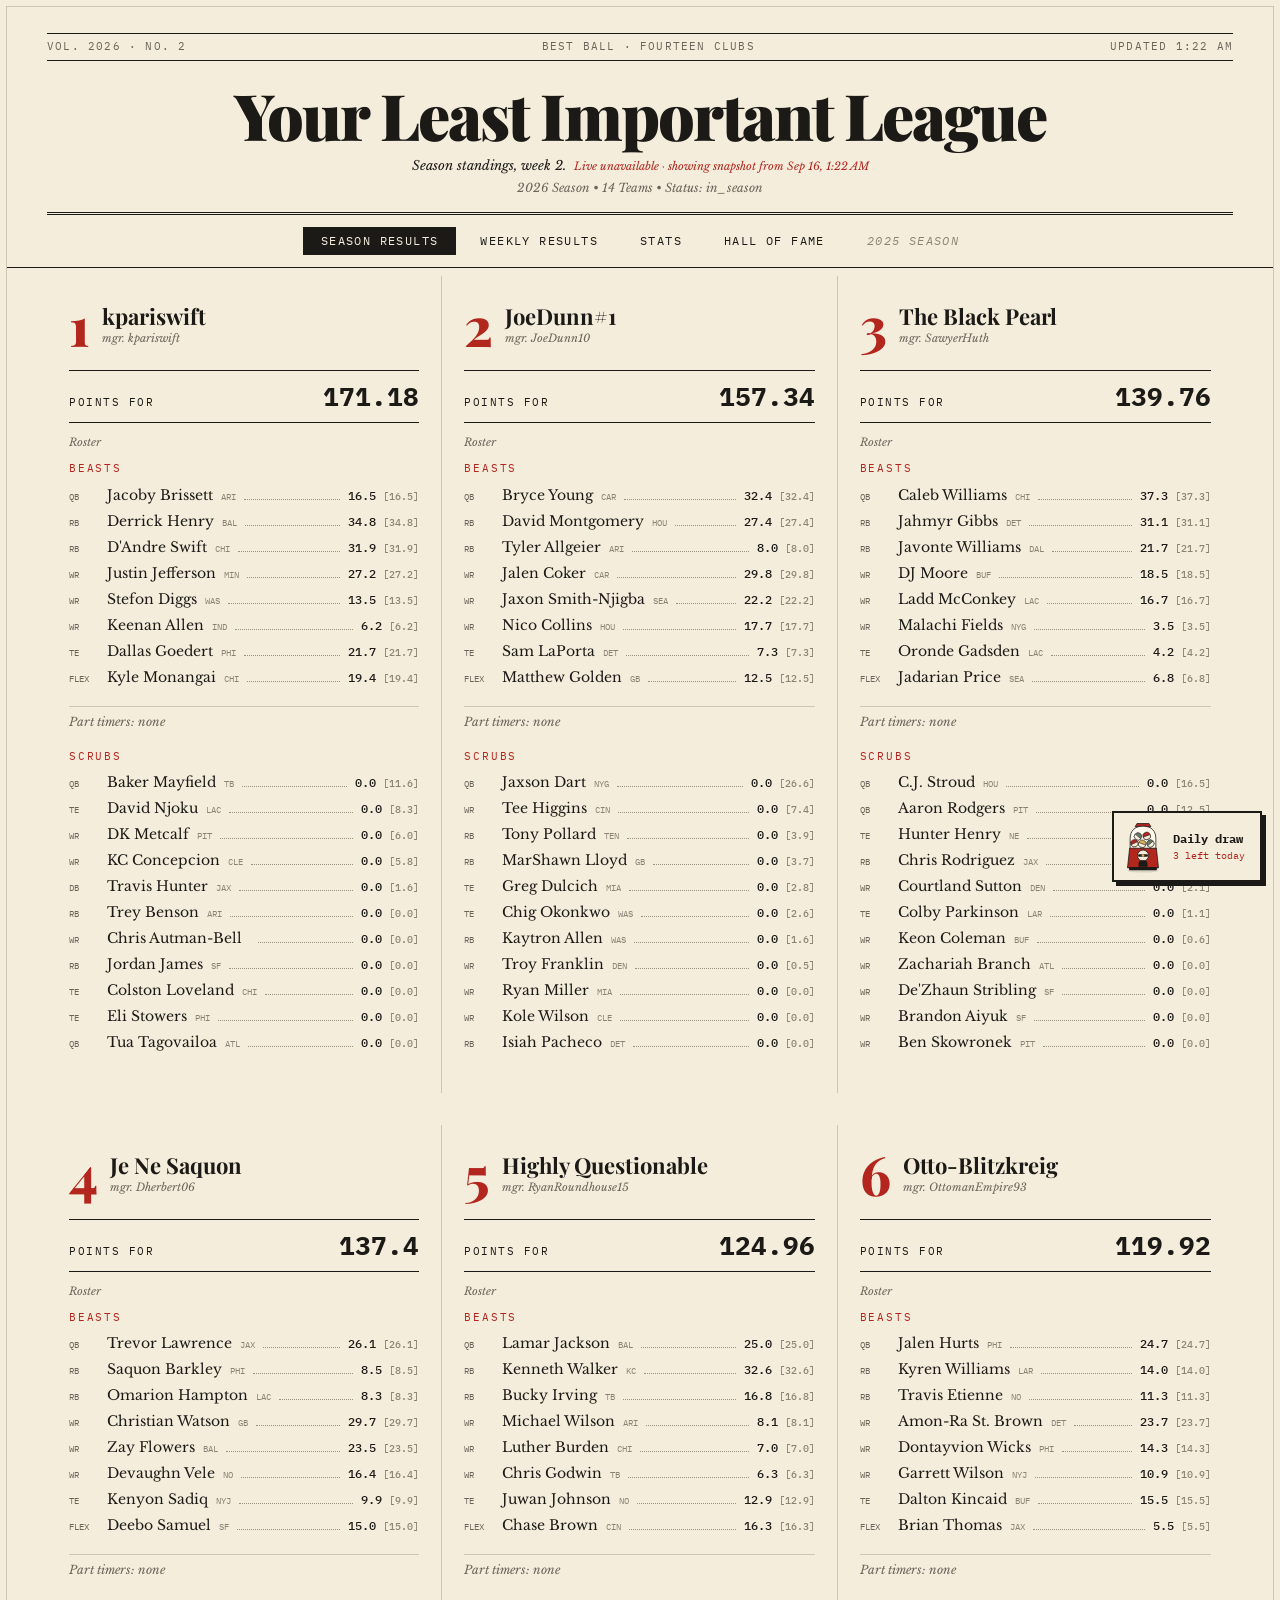
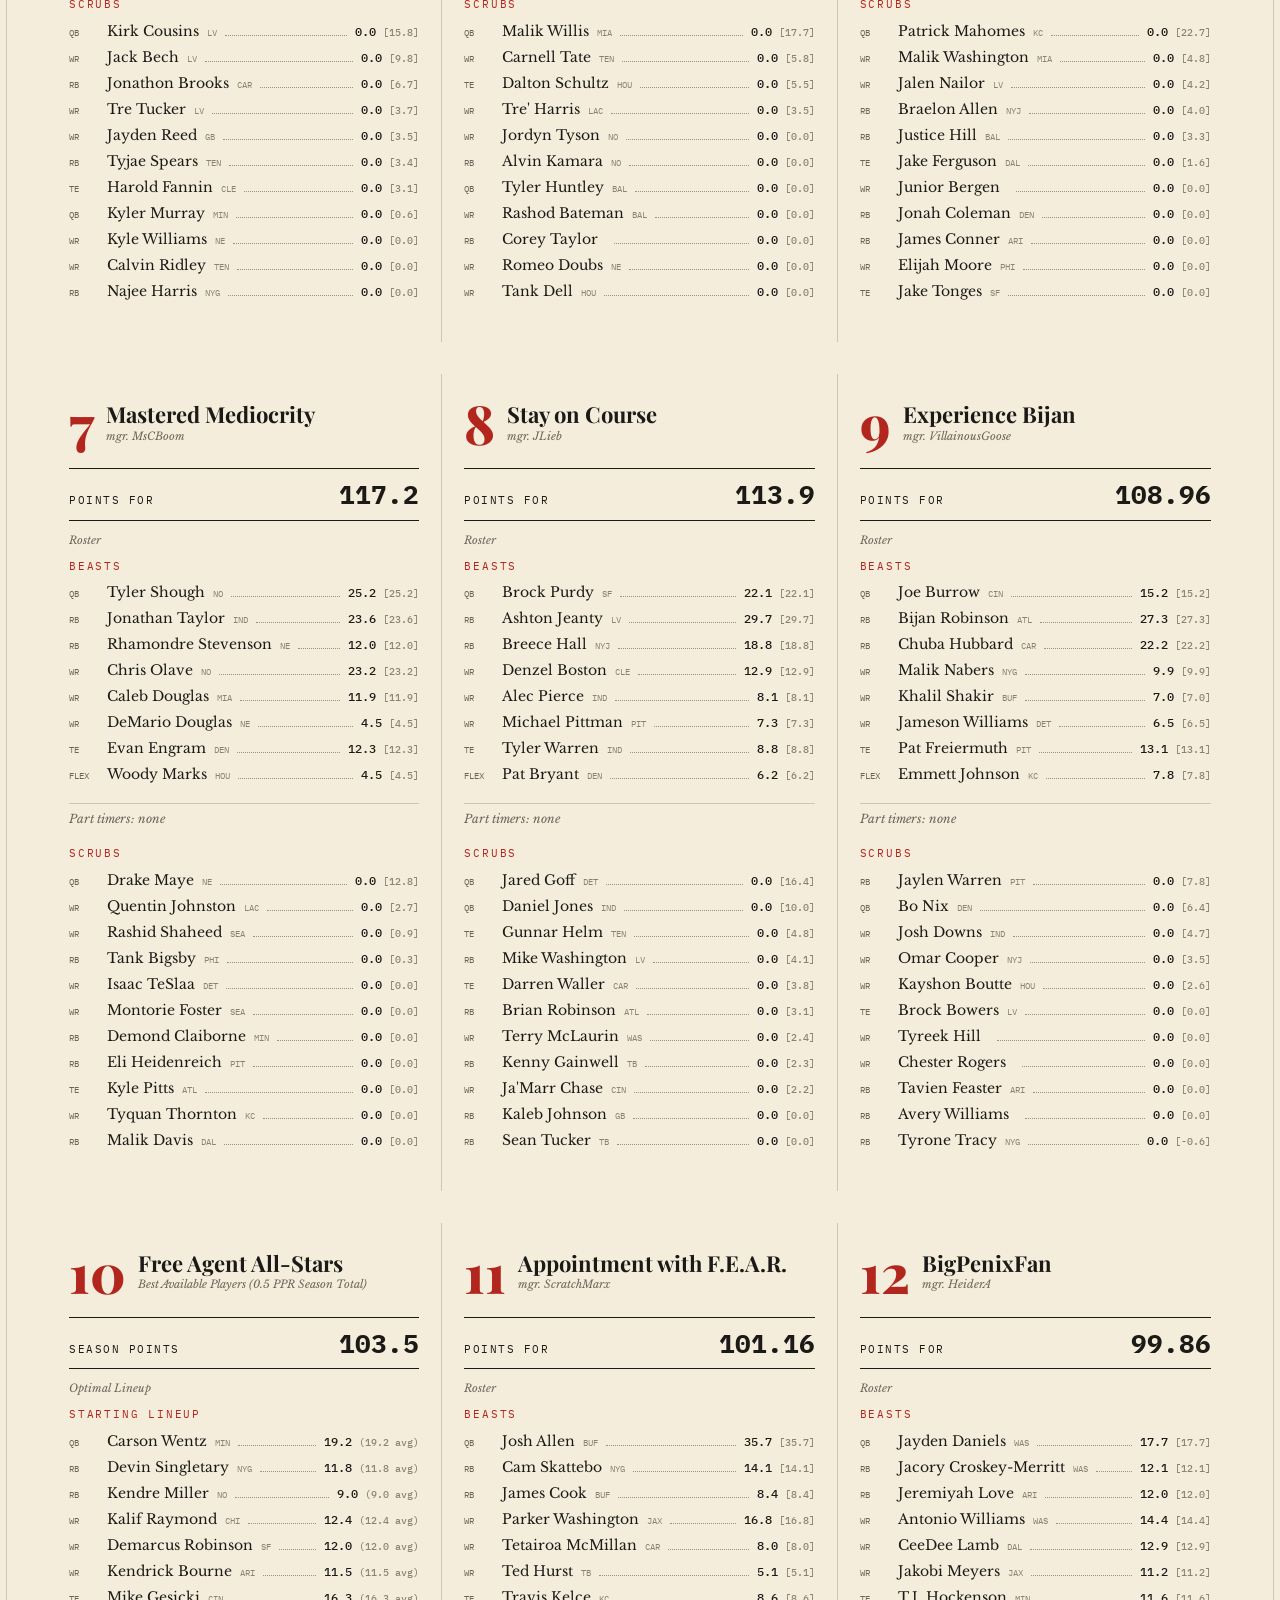
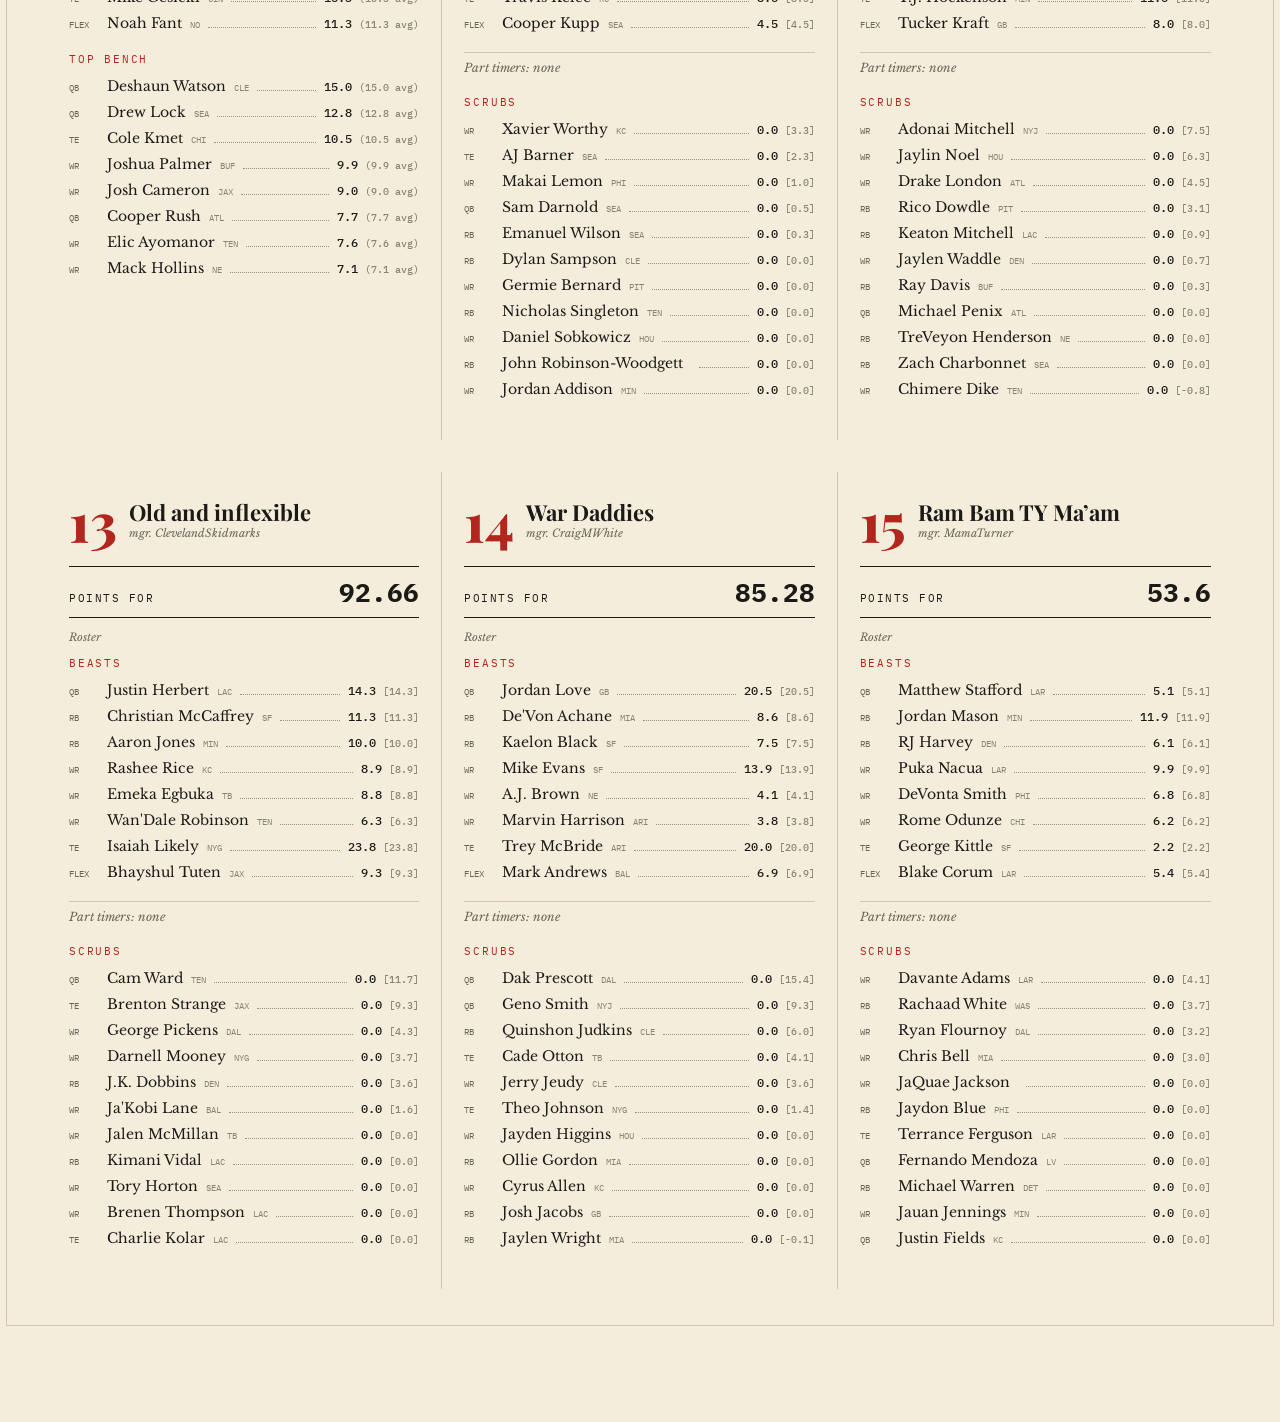
==== commit ff5fd007: "Add daily draft capsule machine with persistent player history" ====
--- a/index.html
+++ b/index.html
@@ -6,6 +6,9 @@
     <title>Your Least Important League - Teams & Rosters</title>
     <link rel="stylesheet" href="newsprint.css">
     <script src="newsprint.js" defer></script>
+    <link rel="stylesheet" href="gacha.css">
+    <script src="gacha-core.js" defer></script>
+    <script src="gacha.js" defer></script>
 </head>
 <body>
     <div class="container">
--- a/gacha.css
+++ b/gacha.css
@@ -0,0 +1,59 @@
+/* Scoped styles keep the machine independent of each league page. */
+.gacha-launcher { position: fixed; z-index: 50; right: max(18px, env(safe-area-inset-right)); bottom: max(18px, env(safe-area-inset-bottom)); display: flex; align-items: center; gap: 9px; padding: 6px 15px 6px 8px; border: 2px solid var(--ink); background: var(--paper); color: var(--ink); box-shadow: 4px 4px 0 var(--ink); font: 700 12px/1.5 var(--mono); text-align: left; }
+.gacha-launcher:hover { background: #fff9ec; }
+.gacha-launcher .gacha-machine { width: 42px; height: 55px; }
+.gacha-launcher small { display: block; color: var(--red); font: 10px/1.5 var(--mono); }
+.gacha-panel { position: fixed; inset: auto max(18px, env(safe-area-inset-right)) max(100px, calc(env(safe-area-inset-bottom) + 88px)) auto; margin: 0; width: 390px; max-width: calc(100vw - 24px); max-height: calc(100dvh - 124px); padding: 20px; overflow: auto; overscroll-behavior: contain; border: 2px solid var(--ink); background: var(--paper); color: var(--ink); box-shadow: 7px 7px 0 rgba(28,26,23,.25); font: 12px/1.5 var(--serif); }
+.gacha-panel::backdrop { background: rgba(28,26,23,.25); }
+.gacha-panel [hidden] { display: none !important; }
+.gacha-heading { display: flex; justify-content: space-between; align-items: center; gap: 12px; padding-bottom: 13px; border-bottom: 3px double var(--ink); }
+.gacha-eyebrow { font: 9px/1.5 var(--mono); letter-spacing: 1.5px; text-transform: uppercase; color: var(--red); }
+.gacha-heading h2 { font: 800 28px/1.3 var(--display); }
+.gacha-close { flex-shrink: 0; width: 44px; height: 44px; border: 1px solid var(--rule); background: transparent; color: var(--ink); font: 26px/1 var(--serif); }
+.gacha-stage { display: flex; align-items: center; justify-content: center; gap: 22px; padding: 16px 0 10px; }
+.gacha-stage .gacha-machine { flex-shrink: 0; width: 122px; height: 157px; overflow: visible; }
+.gacha-tagline { font: italic 19px/1.4 var(--serif); }
+.gacha-pool { max-width: 160px; margin-top: 10px; color: var(--muted); font: 10px/1.7 var(--mono); }
+.gacha-allowance { text-align: center; font: 600 12px/1.6 var(--mono); }
+.gacha-reset { margin: 3px 0 12px; text-align: center; color: var(--muted); font: 9px/1.6 var(--mono); font-variant-numeric: tabular-nums; }
+.gacha-draw { width: 100%; min-height: 46px; border: 1px solid var(--ink); background: var(--red); color: #fff9ec; font: 600 12px/1.5 var(--mono); }
+.gacha-draw:hover:enabled { background: #8e1d17; }
+.gacha-draw:disabled { background: var(--rule); color: var(--muted); cursor: default; }
+.gacha-message { margin-top: 10px; color: var(--red); font: 11px/1.6 var(--mono); }
+.gacha-message:empty { display: none; }
+.gacha-result { margin-top: 14px; padding: 12px; border: 1px solid var(--red); background: #fff9ec; animation: gacha-reveal .35s ease-out both; }
+.gacha-player { display: flex; gap: 12px; align-items: center; min-width: 0; }
+.gacha-player > div { min-width: 0; }
+.gacha-player strong { font: 700 15px/1.4 var(--display); overflow-wrap: anywhere; }
+.gacha-player p, .gacha-player time { display: block; margin-top: 3px; color: var(--muted); font: 9px/1.5 var(--mono); }
+.gacha-portrait { position: relative; display: grid; place-items: center; flex: 0 0 54px; width: 54px; height: 54px; overflow: hidden; border: 1px solid var(--rule); border-radius: 50%; background: #e5dcc7; font: 600 18px var(--mono); }
+.gacha-portrait img { position: absolute; inset: 0; width: 100%; height: 100%; object-fit: cover; background: #e5dcc7; }
+.gacha-result .gacha-portrait { flex-basis: 72px; width: 72px; height: 72px; }
+.gacha-history { margin-top: 18px; border-top: 3px double var(--ink); }
+.gacha-history h3 { margin: 13px 0 8px; font: 600 11px/1.5 var(--mono); text-transform: uppercase; letter-spacing: 1px; }
+.gacha-history-count { color: var(--red); }
+.gacha-history-list { list-style: none; }
+.gacha-history-list li { padding: 10px 0; border-bottom: 1px solid var(--rule); }
+.gacha-empty { color: var(--muted); font-style: italic; }
+.gacha-more { width: 100%; min-height: 44px; margin-top: 10px; border: 1px solid var(--rule); background: transparent; color: var(--ink); font: 11px var(--mono); }
+.gacha-footnote { margin-top: 14px; color: var(--muted); font: 9px/1.7 var(--mono); }
+.gacha-crank { transform-origin: 80px 137px; }
+.gacha-capsule { opacity: 0; }
+.gacha-spinning .gacha-stage .gacha-crank { animation: gacha-turn .8s ease-in-out; }
+.gacha-spinning .gacha-stage .gacha-balls { animation: gacha-shake .16s ease-in-out 7 alternate; }
+.gacha-spinning .gacha-stage .gacha-capsule { animation: gacha-drop .65s .95s ease-out both; }
+@keyframes gacha-turn { to { transform: rotate(360deg); } }
+@keyframes gacha-shake { from { transform: translate(-2px, -3px); } to { transform: translate(2px, 1px); } }
+@keyframes gacha-drop { 0% { opacity: 0; transform: translate(80px, 157px); } 25% { opacity: 1; } 70% { transform: translate(80px, 191px); } 100% { opacity: 1; transform: translate(80px, 185px); } }
+@keyframes gacha-reveal { from { opacity: 0; transform: translateY(6px); } to { opacity: 1; transform: translateY(0); } }
+/* Leave the final content reachable above the floating launcher. */
+body:has(.gacha-launcher) { padding-bottom: calc(96px + env(safe-area-inset-bottom)); }
+@media (max-width: 480px) {
+    .gacha-launcher { right: max(12px, env(safe-area-inset-right)); bottom: max(12px, env(safe-area-inset-bottom)); padding-right: 11px; }
+    .gacha-panel { right: max(12px, env(safe-area-inset-right)); bottom: max(92px, calc(env(safe-area-inset-bottom) + 80px)); max-height: calc(100dvh - 108px - env(safe-area-inset-bottom)); padding: 16px; }
+    .gacha-stage { gap: 16px; }
+    .gacha-heading h2 { font-size: 25px; }
+}
+@media (prefers-reduced-motion: reduce) {
+    .gacha-panel *, .gacha-panel *::before, .gacha-panel *::after { animation: none !important; transition: none !important; }
+}
